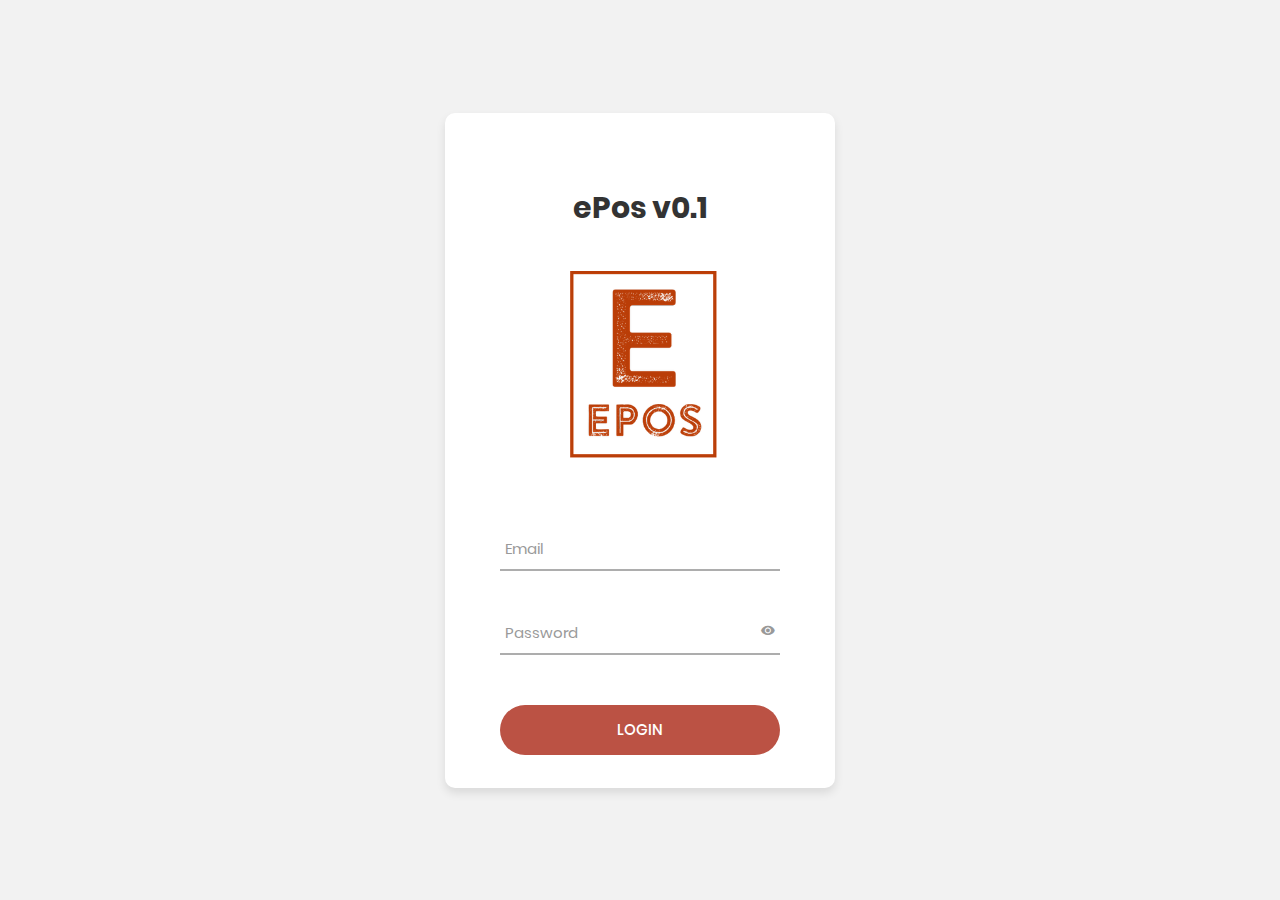
==== ePOS/login/index.html @ 80f15866 "login proposal" ====
<!DOCTYPE html>
<html lang="en">
<head>
	<title>Login V2</title>
	<meta charset="UTF-8">
	<meta name="viewport" content="width=device-width, initial-scale=1">
<!--===============================================================================================-->	
	<link rel="icon" type="image/png" href="images/icons/favicon.ico"/>
<!--===============================================================================================-->
	<link rel="stylesheet" type="text/css" href="vendor/bootstrap/css/bootstrap.min.css">
<!--===============================================================================================-->
	<link rel="stylesheet" type="text/css" href="fonts/font-awesome-4.7.0/css/font-awesome.min.css">
<!--===============================================================================================-->
	<link rel="stylesheet" type="text/css" href="fonts/iconic/css/material-design-iconic-font.min.css">
<!--===============================================================================================-->
	<link rel="stylesheet" type="text/css" href="vendor/animate/animate.css">
<!--===============================================================================================-->	
	<link rel="stylesheet" type="text/css" href="vendor/css-hamburgers/hamburgers.min.css">
<!--===============================================================================================-->
	<link rel="stylesheet" type="text/css" href="vendor/animsition/css/animsition.min.css">
<!--===============================================================================================-->
	<link rel="stylesheet" type="text/css" href="vendor/select2/select2.min.css">
<!--===============================================================================================-->	
	<link rel="stylesheet" type="text/css" href="vendor/daterangepicker/daterangepicker.css">
<!--===============================================================================================-->
	<link rel="stylesheet" type="text/css" href="css/util.css">
	<link rel="stylesheet" type="text/css" href="css/main.css">
<!--===============================================================================================-->
</head>
<body>
	
	<div class="limiter">
		<div class="container-login100">
			<div class="wrap-login100">
				<form class="login100-form validate-form">
					<span class="login100-form-title p-b-26">
						ePos v0.1
					</span>
					<span class="login100-form-title p-b-48">
						
							<img src="images/logo3web.png">
						
					</span>

					<div class="wrap-input100 validate-input" data-validate = "Valid email is: a@b.c">
						<input class="input100" type="text" name="email">
						<span class="focus-input100" data-placeholder="Email"></span>
					</div>

					<div class="wrap-input100 validate-input" data-validate="Enter password">
						<span class="btn-show-pass">
							<i class="zmdi zmdi-eye"></i>
						</span>
						<input class="input100" type="password" name="pass">
						<span class="focus-input100" data-placeholder="Password"></span>
					</div>

					<div class="container-login100-form-btn">
						<div class="wrap-login100-form-btn">
							<div class="login100-form-bgbtn"></div>
							<button class="login100-form-btn">
								Login
							</button>
						</div>
					</div>

				</form>
			</div>
		</div>
	</div>
	

	<div id="dropDownSelect1"></div>
	
<!--===============================================================================================-->
	<script src="vendor/jquery/jquery-3.2.1.min.js"></script>
<!--===============================================================================================-->
	<script src="vendor/animsition/js/animsition.min.js"></script>
<!--===============================================================================================-->
	<script src="vendor/bootstrap/js/popper.js"></script>
	<script src="vendor/bootstrap/js/bootstrap.min.js"></script>
<!--===============================================================================================-->
	<script src="vendor/select2/select2.min.js"></script>
<!--===============================================================================================-->
	<script src="vendor/daterangepicker/moment.min.js"></script>
	<script src="vendor/daterangepicker/daterangepicker.js"></script>
<!--===============================================================================================-->
	<script src="vendor/countdowntime/countdowntime.js"></script>
<!--===============================================================================================-->
	<script src="js/main.js"></script>

</body>
</html>
---- ePOS/login/fonts/iconic/css/material-design-iconic-font.min.css ----
@font-face{font-family:Material-Design-Iconic-Font;src:url(../fonts/Material-Design-Iconic-Font.woff2?v=2.2.0) format('woff2'),url(../fonts/Material-Design-Iconic-Font.woff?v=2.2.0) format('woff'),url(../fonts/Material-Design-Iconic-Font.ttf?v=2.2.0) format('truetype')}.zmdi{display:inline-block;font:normal normal normal 14px/1 'Material-Design-Iconic-Font';font-size:inherit;text-rendering:auto;-webkit-font-smoothing:antialiased;-moz-osx-font-smoothing:grayscale}.zmdi-hc-lg{font-size:1.33333333em;line-height:.75em;vertical-align:-15%}.zmdi-hc-2x{font-size:2em}.zmdi-hc-3x{font-size:3em}.zmdi-hc-4x{font-size:4em}.zmdi-hc-5x{font-size:5em}.zmdi-hc-fw{width:1.28571429em;text-align:center}.zmdi-hc-ul{padding-left:0;margin-left:2.14285714em;list-style-type:none}.zmdi-hc-ul>li{position:relative}.zmdi-hc-li{position:absolute;left:-2.14285714em;width:2.14285714em;top:.14285714em;text-align:center}.zmdi-hc-li.zmdi-hc-lg{left:-1.85714286em}.zmdi-hc-border{padding:.1em .25em;border:solid .1em #9e9e9e;border-radius:2px}.zmdi-hc-border-circle{padding:.1em .25em;border:solid .1em #9e9e9e;border-radius:50%}.zmdi.pull-left{float:left;margin-right:.15em}.zmdi.pull-right{float:right;margin-left:.15em}.zmdi-hc-spin{-webkit-animation:zmdi-spin 1.5s infinite linear;animation:zmdi-spin 1.5s infinite linear}.zmdi-hc-spin-reverse{-webkit-animation:zmdi-spin-reverse 1.5s infinite linear;animation:zmdi-spin-reverse 1.5s infinite linear}@-webkit-keyframes zmdi-spin{0%{-webkit-transform:rotate(0deg);transform:rotate(0deg)}100%{-webkit-transform:rotate(359deg);transform:rotate(359deg)}}@keyframes zmdi-spin{0%{-webkit-transform:rotate(0deg);transform:rotate(0deg)}100%{-webkit-transform:rotate(359deg);transform:rotate(359deg)}}@-webkit-keyframes zmdi-spin-reverse{0%{-webkit-transform:rotate(0deg);transform:rotate(0deg)}100%{-webkit-transform:rotate(-359deg);transform:rotate(-359deg)}}@keyframes zmdi-spin-reverse{0%{-webkit-transform:rotate(0deg);transform:rotate(0deg)}100%{-webkit-transform:rotate(-359deg);transform:rotate(-359deg)}}.zmdi-hc-rotate-90{-webkit-transform:rotate(90deg);-ms-transform:rotate(90deg);transform:rotate(90deg)}.zmdi-hc-rotate-180{-webkit-transform:rotate(180deg);-ms-transform:rotate(180deg);transform:rotate(180deg)}.zmdi-hc-rotate-270{-webkit-transform:rotate(270deg);-ms-transform:rotate(270deg);transform:rotate(270deg)}.zmdi-hc-flip-horizontal{-webkit-transform:scale(-1,1);-ms-transform:scale(-1,1);transform:scale(-1,1)}.zmdi-hc-flip-vertical{-webkit-transform:scale(1,-1);-ms-transform:scale(1,-1);transform:scale(1,-1)}.zmdi-hc-stack{position:relative;display:inline-block;width:2em;height:2em;line-height:2em;vertical-align:middle}.zmdi-hc-stack-1x,.zmdi-hc-stack-2x{position:absolute;left:0;width:100%;text-align:center}.zmdi-hc-stack-1x{line-height:inherit}.zmdi-hc-stack-2x{font-size:2em}.zmdi-hc-inverse{color:#fff}.zmdi-3d-rotation:before{content:'\f101'}.zmdi-airplane-off:before{content:'\f102'}.zmdi-airplane:before{content:'\f103'}.zmdi-album:before{content:'\f104'}.zmdi-archive:before{content:'\f105'}.zmdi-assignment-account:before{content:'\f106'}.zmdi-assignment-alert:before{content:'\f107'}.zmdi-assignment-check:before{content:'\f108'}.zmdi-assignment-o:before{content:'\f109'}.zmdi-assignment-return:before{content:'\f10a'}.zmdi-assignment-returned:before{content:'\f10b'}.zmdi-assignment:before{content:'\f10c'}.zmdi-attachment-alt:before{content:'\f10d'}.zmdi-attachment:before{content:'\f10e'}.zmdi-audio:before{content:'\f10f'}.zmdi-badge-check:before{content:'\f110'}.zmdi-balance-wallet:before{content:'\f111'}.zmdi-balance:before{content:'\f112'}.zmdi-battery-alert:before{content:'\f113'}.zmdi-battery-flash:before{content:'\f114'}.zmdi-battery-unknown:before{content:'\f115'}.zmdi-battery:before{content:'\f116'}.zmdi-bike:before{content:'\f117'}.zmdi-block-alt:before{content:'\f118'}.zmdi-block:before{content:'\f119'}.zmdi-boat:before{content:'\f11a'}.zmdi-book-image:before{content:'\f11b'}.zmdi-book:before{content:'\f11c'}.zmdi-bookmark-outline:before{content:'\f11d'}.zmdi-bookmark:before{content:'\f11e'}.zmdi-brush:before{content:'\f11f'}.zmdi-bug:before{content:'\f120'}.zmdi-bus:before{content:'\f121'}.zmdi-cake:before{content:'\f122'}.zmdi-car-taxi:before{content:'\f123'}.zmdi-car-wash:before{content:'\f124'}.zmdi-car:before{content:'\f125'}.zmdi-card-giftcard:before{content:'\f126'}.zmdi-card-membership:before{content:'\f127'}.zmdi-card-travel:before{content:'\f128'}.zmdi-card:before{content:'\f129'}.zmdi-case-check:before{content:'\f12a'}.zmdi-case-download:before{content:'\f12b'}.zmdi-case-play:before{content:'\f12c'}.zmdi-case:before{content:'\f12d'}.zmdi-cast-connected:before{content:'\f12e'}.zmdi-cast:before{content:'\f12f'}.zmdi-chart-donut:before{content:'\f130'}.zmdi-chart:before{content:'\f131'}.zmdi-city-alt:before{content:'\f132'}.zmdi-city:before{content:'\f133'}.zmdi-close-circle-o:before{content:'\f134'}.zmdi-close-circle:before{content:'\f135'}.zmdi-close:before{content:'\f136'}.zmdi-cocktail:before{content:'\f137'}.zmdi-code-setting:before{content:'\f138'}.zmdi-code-smartphone:before{content:'\f139'}.zmdi-code:before{content:'\f13a'}.zmdi-coffee:before{content:'\f13b'}.zmdi-collection-bookmark:before{content:'\f13c'}.zmdi-collection-case-play:before{content:'\f13d'}.zmdi-collection-folder-image:before{content:'\f13e'}.zmdi-collection-image-o:before{content:'\f13f'}.zmdi-collection-image:before{content:'\f140'}.zmdi-collection-item-1:before{content:'\f141'}.zmdi-collection-item-2:before{content:'\f142'}.zmdi-collection-item-3:before{content:'\f143'}.zmdi-collection-item-4:before{content:'\f144'}.zmdi-collection-item-5:before{content:'\f145'}.zmdi-collection-item-6:before{content:'\f146'}.zmdi-collection-item-7:before{content:'\f147'}.zmdi-collection-item-8:before{content:'\f148'}.zmdi-collection-item-9-plus:before{content:'\f149'}.zmdi-collection-item-9:before{content:'\f14a'}.zmdi-collection-item:before{content:'\f14b'}.zmdi-collection-music:before{content:'\f14c'}.zmdi-collection-pdf:before{content:'\f14d'}.zmdi-collection-plus:before{content:'\f14e'}.zmdi-collection-speaker:before{content:'\f14f'}.zmdi-collection-text:before{content:'\f150'}.zmdi-collection-video:before{content:'\f151'}.zmdi-compass:before{content:'\f152'}.zmdi-cutlery:before{content:'\f153'}.zmdi-delete:before{content:'\f154'}.zmdi-dialpad:before{content:'\f155'}.zmdi-dns:before{content:'\f156'}.zmdi-drink:before{content:'\f157'}.zmdi-edit:before{content:'\f158'}.zmdi-email-open:before{content:'\f159'}.zmdi-email:before{content:'\f15a'}.zmdi-eye-off:before{content:'\f15b'}.zmdi-eye:before{content:'\f15c'}.zmdi-eyedropper:before{content:'\f15d'}.zmdi-favorite-outline:before{content:'\f15e'}.zmdi-favorite:before{content:'\f15f'}.zmdi-filter-list:before{content:'\f160'}.zmdi-fire:before{content:'\f161'}.zmdi-flag:before{content:'\f162'}.zmdi-flare:before{content:'\f163'}.zmdi-flash-auto:before{content:'\f164'}.zmdi-flash-off:before{content:'\f165'}.zmdi-flash:before{content:'\f166'}.zmdi-flip:before{content:'\f167'}.zmdi-flower-alt:before{content:'\f168'}.zmdi-flower:before{content:'\f169'}.zmdi-font:before{content:'\f16a'}.zmdi-fullscreen-alt:before{content:'\f16b'}.zmdi-fullscreen-exit:before{content:'\f16c'}.zmdi-fullscreen:before{content:'\f16d'}.zmdi-functions:before{content:'\f16e'}.zmdi-gas-station:before{content:'\f16f'}.zmdi-gesture:before{content:'\f170'}.zmdi-globe-alt:before{content:'\f171'}.zmdi-globe-lock:before{content:'\f172'}.zmdi-globe:before{content:'\f173'}.zmdi-graduation-cap:before{content:'\f174'}.zmdi-home:before{content:'\f175'}.zmdi-hospital-alt:before{content:'\f176'}.zmdi-hospital:before{content:'\f177'}.zmdi-hotel:before{content:'\f178'}.zmdi-hourglass-alt:before{content:'\f179'}.zmdi-hourglass-outline:before{content:'\f17a'}.zmdi-hourglass:before{content:'\f17b'}.zmdi-http:before{content:'\f17c'}.zmdi-image-alt:before{content:'\f17d'}.zmdi-image-o:before{content:'\f17e'}.zmdi-image:before{content:'\f17f'}.zmdi-inbox:before{content:'\f180'}.zmdi-invert-colors-off:before{content:'\f181'}.zmdi-invert-colors:before{content:'\f182'}.zmdi-key:before{content:'\f183'}.zmdi-label-alt-outline:before{content:'\f184'}.zmdi-label-alt:before{content:'\f185'}.zmdi-label-heart:before{content:'\f186'}.zmdi-label:before{content:'\f187'}.zmdi-labels:before{content:'\f188'}.zmdi-lamp:before{content:'\f189'}.zmdi-landscape:before{content:'\f18a'}.zmdi-layers-off:before{content:'\f18b'}.zmdi-layers:before{content:'\f18c'}.zmdi-library:before{content:'\f18d'}.zmdi-link:before{content:'\f18e'}.zmdi-lock-open:before{content:'\f18f'}.zmdi-lock-outline:before{content:'\f190'}.zmdi-lock:before{content:'\f191'}.zmdi-mail-reply-all:before{content:'\f192'}.zmdi-mail-reply:before{content:'\f193'}.zmdi-mail-send:before{content:'\f194'}.zmdi-mall:before{content:'\f195'}.zmdi-map:before{content:'\f196'}.zmdi-menu:before{content:'\f197'}.zmdi-money-box:before{content:'\f198'}.zmdi-money-off:before{content:'\f199'}.zmdi-money:before{content:'\f19a'}.zmdi-more-vert:before{content:'\f19b'}.zmdi-more:before{content:'\f19c'}.zmdi-movie-alt:before{content:'\f19d'}.zmdi-movie:before{content:'\f19e'}.zmdi-nature-people:before{content:'\f19f'}.zmdi-nature:before{content:'\f1a0'}.zmdi-navigation:before{content:'\f1a1'}.zmdi-open-in-browser:before{content:'\f1a2'}.zmdi-open-in-new:before{content:'\f1a3'}.zmdi-palette:before{content:'\f1a4'}.zmdi-parking:before{content:'\f1a5'}.zmdi-pin-account:before{content:'\f1a6'}.zmdi-pin-assistant:before{content:'\f1a7'}.zmdi-pin-drop:before{content:'\f1a8'}.zmdi-pin-help:before{content:'\f1a9'}.zmdi-pin-off:before{content:'\f1aa'}.zmdi-pin:before{content:'\f1ab'}.zmdi-pizza:before{content:'\f1ac'}.zmdi-plaster:before{content:'\f1ad'}.zmdi-power-setting:before{content:'\f1ae'}.zmdi-power:before{content:'\f1af'}.zmdi-print:before{content:'\f1b0'}.zmdi-puzzle-piece:before{content:'\f1b1'}.zmdi-quote:before{content:'\f1b2'}.zmdi-railway:before{content:'\f1b3'}.zmdi-receipt:before{content:'\f1b4'}.zmdi-refresh-alt:before{content:'\f1b5'}.zmdi-refresh-sync-alert:before{content:'\f1b6'}.zmdi-refresh-sync-off:before{content:'\f1b7'}.zmdi-refresh-sync:before{content:'\f1b8'}.zmdi-refresh:before{content:'\f1b9'}.zmdi-roller:before{content:'\f1ba'}.zmdi-ruler:before{content:'\f1bb'}.zmdi-scissors:before{content:'\f1bc'}.zmdi-screen-rotation-lock:before{content:'\f1bd'}.zmdi-screen-rotation:before{content:'\f1be'}.zmdi-search-for:before{content:'\f1bf'}.zmdi-search-in-file:before{content:'\f1c0'}.zmdi-search-in-page:before{content:'\f1c1'}.zmdi-search-replace:before{content:'\f1c2'}.zmdi-search:before{content:'\f1c3'}.zmdi-seat:before{content:'\f1c4'}.zmdi-settings-square:before{content:'\f1c5'}.zmdi-settings:before{content:'\f1c6'}.zmdi-shield-check:before{content:'\f1c7'}.zmdi-shield-security:before{content:'\f1c8'}.zmdi-shopping-basket:before{content:'\f1c9'}.zmdi-shopping-cart-plus:before{content:'\f1ca'}.zmdi-shopping-cart:before{content:'\f1cb'}.zmdi-sign-in:before{content:'\f1cc'}.zmdi-sort-amount-asc:before{content:'\f1cd'}.zmdi-sort-amount-desc:before{content:'\f1ce'}.zmdi-sort-asc:before{content:'\f1cf'}.zmdi-sort-desc:before{content:'\f1d0'}.zmdi-spellcheck:before{content:'\f1d1'}.zmdi-storage:before{content:'\f1d2'}.zmdi-store-24:before{content:'\f1d3'}.zmdi-store:before{content:'\f1d4'}.zmdi-subway:before{content:'\f1d5'}.zmdi-sun:before{content:'\f1d6'}.zmdi-tab-unselected:before{content:'\f1d7'}.zmdi-tab:before{content:'\f1d8'}.zmdi-tag-close:before{content:'\f1d9'}.zmdi-tag-more:before{content:'\f1da'}.zmdi-tag:before{content:'\f1db'}.zmdi-thumb-down:before{content:'\f1dc'}.zmdi-thumb-up-down:before{content:'\f1dd'}.zmdi-thumb-up:before{content:'\f1de'}.zmdi-ticket-star:before{content:'\f1df'}.zmdi-toll:before{content:'\f1e0'}.zmdi-toys:before{content:'\f1e1'}.zmdi-traffic:before{content:'\f1e2'}.zmdi-translate:before{content:'\f1e3'}.zmdi-triangle-down:before{content:'\f1e4'}.zmdi-triangle-up:before{content:'\f1e5'}.zmdi-truck:before{content:'\f1e6'}.zmdi-turning-sign:before{content:'\f1e7'}.zmdi-wallpaper:before{content:'\f1e8'}.zmdi-washing-machine:before{content:'\f1e9'}.zmdi-window-maximize:before{content:'\f1ea'}.zmdi-window-minimize:before{content:'\f1eb'}.zmdi-window-restore:before{content:'\f1ec'}.zmdi-wrench:before{content:'\f1ed'}.zmdi-zoom-in:before{content:'\f1ee'}.zmdi-zoom-out:before{content:'\f1ef'}.zmdi-alert-circle-o:before{content:'\f1f0'}.zmdi-alert-circle:before{content:'\f1f1'}.zmdi-alert-octagon:before{content:'\f1f2'}.zmdi-alert-polygon:before{content:'\f1f3'}.zmdi-alert-triangle:before{content:'\f1f4'}.zmdi-help-outline:before{content:'\f1f5'}.zmdi-help:before{content:'\f1f6'}.zmdi-info-outline:before{content:'\f1f7'}.zmdi-info:before{content:'\f1f8'}.zmdi-notifications-active:before{content:'\f1f9'}.zmdi-notifications-add:before{content:'\f1fa'}.zmdi-notifications-none:before{content:'\f1fb'}.zmdi-notifications-off:before{content:'\f1fc'}.zmdi-notifications-paused:before{content:'\f1fd'}.zmdi-notifications:before{content:'\f1fe'}.zmdi-account-add:before{content:'\f1ff'}.zmdi-account-box-mail:before{content:'\f200'}.zmdi-account-box-o:before{content:'\f201'}.zmdi-account-box-phone:before{content:'\f202'}.zmdi-account-box:before{content:'\f203'}.zmdi-account-calendar:before{content:'\f204'}.zmdi-account-circle:before{content:'\f205'}.zmdi-account-o:before{content:'\f206'}.zmdi-account:before{content:'\f207'}.zmdi-accounts-add:before{content:'\f208'}.zmdi-accounts-alt:before{content:'\f209'}.zmdi-accounts-list-alt:before{content:'\f20a'}.zmdi-accounts-list:before{content:'\f20b'}.zmdi-accounts-outline:before{content:'\f20c'}.zmdi-accounts:before{content:'\f20d'}.zmdi-face:before{content:'\f20e'}.zmdi-female:before{content:'\f20f'}.zmdi-male-alt:before{content:'\f210'}.zmdi-male-female:before{content:'\f211'}.zmdi-male:before{content:'\f212'}.zmdi-mood-bad:before{content:'\f213'}.zmdi-mood:before{content:'\f214'}.zmdi-run:before{content:'\f215'}.zmdi-walk:before{content:'\f216'}.zmdi-cloud-box:before{content:'\f217'}.zmdi-cloud-circle:before{content:'\f218'}.zmdi-cloud-done:before{content:'\f219'}.zmdi-cloud-download:before{content:'\f21a'}.zmdi-cloud-off:before{content:'\f21b'}.zmdi-cloud-outline-alt:before{content:'\f21c'}.zmdi-cloud-outline:before{content:'\f21d'}.zmdi-cloud-upload:before{content:'\f21e'}.zmdi-cloud:before{content:'\f21f'}.zmdi-download:before{content:'\f220'}.zmdi-file-plus:before{content:'\f221'}.zmdi-file-text:before{content:'\f222'}.zmdi-file:before{content:'\f223'}.zmdi-folder-outline:before{content:'\f224'}.zmdi-folder-person:before{content:'\f225'}.zmdi-folder-star-alt:before{content:'\f226'}.zmdi-folder-star:before{content:'\f227'}.zmdi-folder:before{content:'\f228'}.zmdi-gif:before{content:'\f229'}.zmdi-upload:before{content:'\f22a'}.zmdi-border-all:before{content:'\f22b'}.zmdi-border-bottom:before{content:'\f22c'}.zmdi-border-clear:before{content:'\f22d'}.zmdi-border-color:before{content:'\f22e'}.zmdi-border-horizontal:before{content:'\f22f'}.zmdi-border-inner:before{content:'\f230'}.zmdi-border-left:before{content:'\f231'}.zmdi-border-outer:before{content:'\f232'}.zmdi-border-right:before{content:'\f233'}.zmdi-border-style:before{content:'\f234'}.zmdi-border-top:before{content:'\f235'}.zmdi-border-vertical:before{content:'\f236'}.zmdi-copy:before{content:'\f237'}.zmdi-crop:before{content:'\f238'}.zmdi-format-align-center:before{content:'\f239'}.zmdi-format-align-justify:before{content:'\f23a'}.zmdi-format-align-left:before{content:'\f23b'}.zmdi-format-align-right:before{content:'\f23c'}.zmdi-format-bold:before{content:'\f23d'}.zmdi-format-clear-all:before{content:'\f23e'}.zmdi-format-clear:before{content:'\f23f'}.zmdi-format-color-fill:before{content:'\f240'}.zmdi-format-color-reset:before{content:'\f241'}.zmdi-format-color-text:before{content:'\f242'}.zmdi-format-indent-decrease:before{content:'\f243'}.zmdi-format-indent-increase:before{content:'\f244'}.zmdi-format-italic:before{content:'\f245'}.zmdi-format-line-spacing:before{content:'\f246'}.zmdi-format-list-bulleted:before{content:'\f247'}.zmdi-format-list-numbered:before{content:'\f248'}.zmdi-format-ltr:before{content:'\f249'}.zmdi-format-rtl:before{content:'\f24a'}.zmdi-format-size:before{content:'\f24b'}.zmdi-format-strikethrough-s:before{content:'\f24c'}.zmdi-format-strikethrough:before{content:'\f24d'}.zmdi-format-subject:before{content:'\f24e'}.zmdi-format-underlined:before{content:'\f24f'}.zmdi-format-valign-bottom:before{content:'\f250'}.zmdi-format-valign-center:before{content:'\f251'}.zmdi-format-valign-top:before{content:'\f252'}.zmdi-redo:before{content:'\f253'}.zmdi-select-all:before{content:'\f254'}.zmdi-space-bar:before{content:'\f255'}.zmdi-text-format:before{content:'\f256'}.zmdi-transform:before{content:'\f257'}.zmdi-undo:before{content:'\f258'}.zmdi-wrap-text:before{content:'\f259'}.zmdi-comment-alert:before{content:'\f25a'}.zmdi-comment-alt-text:before{content:'\f25b'}.zmdi-comment-alt:before{content:'\f25c'}.zmdi-comment-edit:before{content:'\f25d'}.zmdi-comment-image:before{content:'\f25e'}.zmdi-comment-list:before{content:'\f25f'}.zmdi-comment-more:before{content:'\f260'}.zmdi-comment-outline:before{content:'\f261'}.zmdi-comment-text-alt:before{content:'\f262'}.zmdi-comment-text:before{content:'\f263'}.zmdi-comment-video:before{content:'\f264'}.zmdi-comment:before{content:'\f265'}.zmdi-comments:before{content:'\f266'}.zmdi-check-all:before{content:'\f267'}.zmdi-check-circle-u:before{content:'\f268'}.zmdi-check-circle:before{content:'\f269'}.zmdi-check-square:before{content:'\f26a'}.zmdi-check:before{content:'\f26b'}.zmdi-circle-o:before{content:'\f26c'}.zmdi-circle:before{content:'\f26d'}.zmdi-dot-circle-alt:before{content:'\f26e'}.zmdi-dot-circle:before{content:'\f26f'}.zmdi-minus-circle-outline:before{content:'\f270'}.zmdi-minus-circle:before{content:'\f271'}.zmdi-minus-square:before{content:'\f272'}.zmdi-minus:before{content:'\f273'}.zmdi-plus-circle-o-duplicate:before{content:'\f274'}.zmdi-plus-circle-o:before{content:'\f275'}.zmdi-plus-circle:before{content:'\f276'}.zmdi-plus-square:before{content:'\f277'}.zmdi-plus:before{content:'\f278'}.zmdi-square-o:before{content:'\f279'}.zmdi-star-circle:before{content:'\f27a'}.zmdi-star-half:before{content:'\f27b'}.zmdi-star-outline:before{content:'\f27c'}.zmdi-star:before{content:'\f27d'}.zmdi-bluetooth-connected:before{content:'\f27e'}.zmdi-bluetooth-off:before{content:'\f27f'}.zmdi-bluetooth-search:before{content:'\f280'}.zmdi-bluetooth-setting:before{content:'\f281'}.zmdi-bluetooth:before{content:'\f282'}.zmdi-camera-add:before{content:'\f283'}.zmdi-camera-alt:before{content:'\f284'}.zmdi-camera-bw:before{content:'\f285'}.zmdi-camera-front:before{content:'\f286'}.zmdi-camera-mic:before{content:'\f287'}.zmdi-camera-party-mode:before{content:'\f288'}.zmdi-camera-rear:before{content:'\f289'}.zmdi-camera-roll:before{content:'\f28a'}.zmdi-camera-switch:before{content:'\f28b'}.zmdi-camera:before{content:'\f28c'}.zmdi-card-alert:before{content:'\f28d'}.zmdi-card-off:before{content:'\f28e'}.zmdi-card-sd:before{content:'\f28f'}.zmdi-card-sim:before{content:'\f290'}.zmdi-desktop-mac:before{content:'\f291'}.zmdi-desktop-windows:before{content:'\f292'}.zmdi-device-hub:before{content:'\f293'}.zmdi-devices-off:before{content:'\f294'}.zmdi-devices:before{content:'\f295'}.zmdi-dock:before{content:'\f296'}.zmdi-floppy:before{content:'\f297'}.zmdi-gamepad:before{content:'\f298'}.zmdi-gps-dot:before{content:'\f299'}.zmdi-gps-off:before{content:'\f29a'}.zmdi-gps:before{content:'\f29b'}.zmdi-headset-mic:before{content:'\f29c'}.zmdi-headset:before{content:'\f29d'}.zmdi-input-antenna:before{content:'\f29e'}.zmdi-input-composite:before{content:'\f29f'}.zmdi-input-hdmi:before{content:'\f2a0'}.zmdi-input-power:before{content:'\f2a1'}.zmdi-input-svideo:before{content:'\f2a2'}.zmdi-keyboard-hide:before{content:'\f2a3'}.zmdi-keyboard:before{content:'\f2a4'}.zmdi-laptop-chromebook:before{content:'\f2a5'}.zmdi-laptop-mac:before{content:'\f2a6'}.zmdi-laptop:before{content:'\f2a7'}.zmdi-mic-off:before{content:'\f2a8'}.zmdi-mic-outline:before{content:'\f2a9'}.zmdi-mic-setting:before{content:'\f2aa'}.zmdi-mic:before{content:'\f2ab'}.zmdi-mouse:before{content:'\f2ac'}.zmdi-network-alert:before{content:'\f2ad'}.zmdi-network-locked:before{content:'\f2ae'}.zmdi-network-off:before{content:'\f2af'}.zmdi-network-outline:before{content:'\f2b0'}.zmdi-network-setting:before{content:'\f2b1'}.zmdi-network:before{content:'\f2b2'}.zmdi-phone-bluetooth:before{content:'\f2b3'}.zmdi-phone-end:before{content:'\f2b4'}.zmdi-phone-forwarded:before{content:'\f2b5'}.zmdi-phone-in-talk:before{content:'\f2b6'}.zmdi-phone-locked:before{content:'\f2b7'}.zmdi-phone-missed:before{content:'\f2b8'}.zmdi-phone-msg:before{content:'\f2b9'}.zmdi-phone-paused:before{content:'\f2ba'}.zmdi-phone-ring:before{content:'\f2bb'}.zmdi-phone-setting:before{content:'\f2bc'}.zmdi-phone-sip:before{content:'\f2bd'}.zmdi-phone:before{content:'\f2be'}.zmdi-portable-wifi-changes:before{content:'\f2bf'}.zmdi-portable-wifi-off:before{content:'\f2c0'}.zmdi-portable-wifi:before{content:'\f2c1'}.zmdi-radio:before{content:'\f2c2'}.zmdi-reader:before{content:'\f2c3'}.zmdi-remote-control-alt:before{content:'\f2c4'}.zmdi-remote-control:before{content:'\f2c5'}.zmdi-router:before{content:'\f2c6'}.zmdi-scanner:before{content:'\f2c7'}.zmdi-smartphone-android:before{content:'\f2c8'}.zmdi-smartphone-download:before{content:'\f2c9'}.zmdi-smartphone-erase:before{content:'\f2ca'}.zmdi-smartphone-info:before{content:'\f2cb'}.zmdi-smartphone-iphone:before{content:'\f2cc'}.zmdi-smartphone-landscape-lock:before{content:'\f2cd'}.zmdi-smartphone-landscape:before{content:'\f2ce'}.zmdi-smartphone-lock:before{content:'\f2cf'}.zmdi-smartphone-portrait-lock:before{content:'\f2d0'}.zmdi-smartphone-ring:before{content:'\f2d1'}.zmdi-smartphone-setting:before{content:'\f2d2'}.zmdi-smartphone-setup:before{content:'\f2d3'}.zmdi-smartphone:before{content:'\f2d4'}.zmdi-speaker:before{content:'\f2d5'}.zmdi-tablet-android:before{content:'\f2d6'}.zmdi-tablet-mac:before{content:'\f2d7'}.zmdi-tablet:before{content:'\f2d8'}.zmdi-tv-alt-play:before{content:'\f2d9'}.zmdi-tv-list:before{content:'\f2da'}.zmdi-tv-play:before{content:'\f2db'}.zmdi-tv:before{content:'\f2dc'}.zmdi-usb:before{content:'\f2dd'}.zmdi-videocam-off:before{content:'\f2de'}.zmdi-videocam-switch:before{content:'\f2df'}.zmdi-videocam:before{content:'\f2e0'}.zmdi-watch:before{content:'\f2e1'}.zmdi-wifi-alt-2:before{content:'\f2e2'}.zmdi-wifi-alt:before{content:'\f2e3'}.zmdi-wifi-info:before{content:'\f2e4'}.zmdi-wifi-lock:before{content:'\f2e5'}.zmdi-wifi-off:before{content:'\f2e6'}.zmdi-wifi-outline:before{content:'\f2e7'}.zmdi-wifi:before{content:'\f2e8'}.zmdi-arrow-left-bottom:before{content:'\f2e9'}.zmdi-arrow-left:before{content:'\f2ea'}.zmdi-arrow-merge:before{content:'\f2eb'}.zmdi-arrow-missed:before{content:'\f2ec'}.zmdi-arrow-right-top:before{content:'\f2ed'}.zmdi-arrow-right:before{content:'\f2ee'}.zmdi-arrow-split:before{content:'\f2ef'}.zmdi-arrows:before{content:'\f2f0'}.zmdi-caret-down-circle:before{content:'\f2f1'}.zmdi-caret-down:before{content:'\f2f2'}.zmdi-caret-left-circle:before{content:'\f2f3'}.zmdi-caret-left:before{content:'\f2f4'}.zmdi-caret-right-circle:before{content:'\f2f5'}.zmdi-caret-right:before{content:'\f2f6'}.zmdi-caret-up-circle:before{content:'\f2f7'}.zmdi-caret-up:before{content:'\f2f8'}.zmdi-chevron-down:before{content:'\f2f9'}.zmdi-chevron-left:before{content:'\f2fa'}.zmdi-chevron-right:before{content:'\f2fb'}.zmdi-chevron-up:before{content:'\f2fc'}.zmdi-forward:before{content:'\f2fd'}.zmdi-long-arrow-down:before{content:'\f2fe'}.zmdi-long-arrow-left:before{content:'\f2ff'}.zmdi-long-arrow-return:before{content:'\f300'}.zmdi-long-arrow-right:before{content:'\f301'}.zmdi-long-arrow-tab:before{content:'\f302'}.zmdi-long-arrow-up:before{content:'\f303'}.zmdi-rotate-ccw:before{content:'\f304'}.zmdi-rotate-cw:before{content:'\f305'}.zmdi-rotate-left:before{content:'\f306'}.zmdi-rotate-right:before{content:'\f307'}.zmdi-square-down:before{content:'\f308'}.zmdi-square-right:before{content:'\f309'}.zmdi-swap-alt:before{content:'\f30a'}.zmdi-swap-vertical-circle:before{content:'\f30b'}.zmdi-swap-vertical:before{content:'\f30c'}.zmdi-swap:before{content:'\f30d'}.zmdi-trending-down:before{content:'\f30e'}.zmdi-trending-flat:before{content:'\f30f'}.zmdi-trending-up:before{content:'\f310'}.zmdi-unfold-less:before{content:'\f311'}.zmdi-unfold-more:before{content:'\f312'}.zmdi-apps:before{content:'\f313'}.zmdi-grid-off:before{content:'\f314'}.zmdi-grid:before{content:'\f315'}.zmdi-view-agenda:before{content:'\f316'}.zmdi-view-array:before{content:'\f317'}.zmdi-view-carousel:before{content:'\f318'}.zmdi-view-column:before{content:'\f319'}.zmdi-view-comfy:before{content:'\f31a'}.zmdi-view-compact:before{content:'\f31b'}.zmdi-view-dashboard:before{content:'\f31c'}.zmdi-view-day:before{content:'\f31d'}.zmdi-view-headline:before{content:'\f31e'}.zmdi-view-list-alt:before{content:'\f31f'}.zmdi-view-list:before{content:'\f320'}.zmdi-view-module:before{content:'\f321'}.zmdi-view-quilt:before{content:'\f322'}.zmdi-view-stream:before{content:'\f323'}.zmdi-view-subtitles:before{content:'\f324'}.zmdi-view-toc:before{content:'\f325'}.zmdi-view-web:before{content:'\f326'}.zmdi-view-week:before{content:'\f327'}.zmdi-widgets:before{content:'\f328'}.zmdi-alarm-check:before{content:'\f329'}.zmdi-alarm-off:before{content:'\f32a'}.zmdi-alarm-plus:before{content:'\f32b'}.zmdi-alarm-snooze:before{content:'\f32c'}.zmdi-alarm:before{content:'\f32d'}.zmdi-calendar-alt:before{content:'\f32e'}.zmdi-calendar-check:before{content:'\f32f'}.zmdi-calendar-close:before{content:'\f330'}.zmdi-calendar-note:before{content:'\f331'}.zmdi-calendar:before{content:'\f332'}.zmdi-time-countdown:before{content:'\f333'}.zmdi-time-interval:before{content:'\f334'}.zmdi-time-restore-setting:before{content:'\f335'}.zmdi-time-restore:before{content:'\f336'}.zmdi-time:before{content:'\f337'}.zmdi-timer-off:before{content:'\f338'}.zmdi-timer:before{content:'\f339'}.zmdi-android-alt:before{content:'\f33a'}.zmdi-android:before{content:'\f33b'}.zmdi-apple:before{content:'\f33c'}.zmdi-behance:before{content:'\f33d'}.zmdi-codepen:before{content:'\f33e'}.zmdi-dribbble:before{content:'\f33f'}.zmdi-dropbox:before{content:'\f340'}.zmdi-evernote:before{content:'\f341'}.zmdi-facebook-box:before{content:'\f342'}.zmdi-facebook:before{content:'\f343'}.zmdi-github-box:before{content:'\f344'}.zmdi-github:before{content:'\f345'}.zmdi-google-drive:before{content:'\f346'}.zmdi-google-earth:before{content:'\f347'}.zmdi-google-glass:before{content:'\f348'}.zmdi-google-maps:before{content:'\f349'}.zmdi-google-pages:before{content:'\f34a'}.zmdi-google-play:before{content:'\f34b'}.zmdi-google-plus-box:before{content:'\f34c'}.zmdi-google-plus:before{content:'\f34d'}.zmdi-google:before{content:'\f34e'}.zmdi-instagram:before{content:'\f34f'}.zmdi-language-css3:before{content:'\f350'}.zmdi-language-html5:before{content:'\f351'}.zmdi-language-javascript:before{content:'\f352'}.zmdi-language-python-alt:before{content:'\f353'}.zmdi-language-python:before{content:'\f354'}.zmdi-lastfm:before{content:'\f355'}.zmdi-linkedin-box:before{content:'\f356'}.zmdi-paypal:before{content:'\f357'}.zmdi-pinterest-box:before{content:'\f358'}.zmdi-pocket:before{content:'\f359'}.zmdi-polymer:before{content:'\f35a'}.zmdi-share:before{content:'\f35b'}.zmdi-stackoverflow:before{content:'\f35c'}.zmdi-steam-square:before{content:'\f35d'}.zmdi-steam:before{content:'\f35e'}.zmdi-twitter-box:before{content:'\f35f'}.zmdi-twitter:before{content:'\f360'}.zmdi-vk:before{content:'\f361'}.zmdi-wikipedia:before{content:'\f362'}.zmdi-windows:before{content:'\f363'}.zmdi-aspect-ratio-alt:before{content:'\f364'}.zmdi-aspect-ratio:before{content:'\f365'}.zmdi-blur-circular:before{content:'\f366'}.zmdi-blur-linear:before{content:'\f367'}.zmdi-blur-off:before{content:'\f368'}.zmdi-blur:before{content:'\f369'}.zmdi-brightness-2:before{content:'\f36a'}.zmdi-brightness-3:before{content:'\f36b'}.zmdi-brightness-4:before{content:'\f36c'}.zmdi-brightness-5:before{content:'\f36d'}.zmdi-brightness-6:before{content:'\f36e'}.zmdi-brightness-7:before{content:'\f36f'}.zmdi-brightness-auto:before{content:'\f370'}.zmdi-brightness-setting:before{content:'\f371'}.zmdi-broken-image:before{content:'\f372'}.zmdi-center-focus-strong:before{content:'\f373'}.zmdi-center-focus-weak:before{content:'\f374'}.zmdi-compare:before{content:'\f375'}.zmdi-crop-16-9:before{content:'\f376'}.zmdi-crop-3-2:before{content:'\f377'}.zmdi-crop-5-4:before{content:'\f378'}.zmdi-crop-7-5:before{content:'\f379'}.zmdi-crop-din:before{content:'\f37a'}.zmdi-crop-free:before{content:'\f37b'}.zmdi-crop-landscape:before{content:'\f37c'}.zmdi-crop-portrait:before{content:'\f37d'}.zmdi-crop-square:before{content:'\f37e'}.zmdi-exposure-alt:before{content:'\f37f'}.zmdi-exposure:before{content:'\f380'}.zmdi-filter-b-and-w:before{content:'\f381'}.zmdi-filter-center-focus:before{content:'\f382'}.zmdi-filter-frames:before{content:'\f383'}.zmdi-filter-tilt-shift:before{content:'\f384'}.zmdi-gradient:before{content:'\f385'}.zmdi-grain:before{content:'\f386'}.zmdi-graphic-eq:before{content:'\f387'}.zmdi-hdr-off:before{content:'\f388'}.zmdi-hdr-strong:before{content:'\f389'}.zmdi-hdr-weak:before{content:'\f38a'}.zmdi-hdr:before{content:'\f38b'}.zmdi-iridescent:before{content:'\f38c'}.zmdi-leak-off:before{content:'\f38d'}.zmdi-leak:before{content:'\f38e'}.zmdi-looks:before{content:'\f38f'}.zmdi-loupe:before{content:'\f390'}.zmdi-panorama-horizontal:before{content:'\f391'}.zmdi-panorama-vertical:before{content:'\f392'}.zmdi-panorama-wide-angle:before{content:'\f393'}.zmdi-photo-size-select-large:before{content:'\f394'}.zmdi-photo-size-select-small:before{content:'\f395'}.zmdi-picture-in-picture:before{content:'\f396'}.zmdi-slideshow:before{content:'\f397'}.zmdi-texture:before{content:'\f398'}.zmdi-tonality:before{content:'\f399'}.zmdi-vignette:before{content:'\f39a'}.zmdi-wb-auto:before{content:'\f39b'}.zmdi-eject-alt:before{content:'\f39c'}.zmdi-eject:before{content:'\f39d'}.zmdi-equalizer:before{content:'\f39e'}.zmdi-fast-forward:before{content:'\f39f'}.zmdi-fast-rewind:before{content:'\f3a0'}.zmdi-forward-10:before{content:'\f3a1'}.zmdi-forward-30:before{content:'\f3a2'}.zmdi-forward-5:before{content:'\f3a3'}.zmdi-hearing:before{content:'\f3a4'}.zmdi-pause-circle-outline:before{content:'\f3a5'}.zmdi-pause-circle:before{content:'\f3a6'}.zmdi-pause:before{content:'\f3a7'}.zmdi-play-circle-outline:before{content:'\f3a8'}.zmdi-play-circle:before{content:'\f3a9'}.zmdi-play:before{content:'\f3aa'}.zmdi-playlist-audio:before{content:'\f3ab'}.zmdi-playlist-plus:before{content:'\f3ac'}.zmdi-repeat-one:before{content:'\f3ad'}.zmdi-repeat:before{content:'\f3ae'}.zmdi-replay-10:before{content:'\f3af'}.zmdi-replay-30:before{content:'\f3b0'}.zmdi-replay-5:before{content:'\f3b1'}.zmdi-replay:before{content:'\f3b2'}.zmdi-shuffle:before{content:'\f3b3'}.zmdi-skip-next:before{content:'\f3b4'}.zmdi-skip-previous:before{content:'\f3b5'}.zmdi-stop:before{content:'\f3b6'}.zmdi-surround-sound:before{content:'\f3b7'}.zmdi-tune:before{content:'\f3b8'}.zmdi-volume-down:before{content:'\f3b9'}.zmdi-volume-mute:before{content:'\f3ba'}.zmdi-volume-off:before{content:'\f3bb'}.zmdi-volume-up:before{content:'\f3bc'}.zmdi-n-1-square:before{content:'\f3bd'}.zmdi-n-2-square:before{content:'\f3be'}.zmdi-n-3-square:before{content:'\f3bf'}.zmdi-n-4-square:before{content:'\f3c0'}.zmdi-n-5-square:before{content:'\f3c1'}.zmdi-n-6-square:before{content:'\f3c2'}.zmdi-neg-1:before{content:'\f3c3'}.zmdi-neg-2:before{content:'\f3c4'}.zmdi-plus-1:before{content:'\f3c5'}.zmdi-plus-2:before{content:'\f3c6'}.zmdi-sec-10:before{content:'\f3c7'}.zmdi-sec-3:before{content:'\f3c8'}.zmdi-zero:before{content:'\f3c9'}.zmdi-airline-seat-flat-angled:before{content:'\f3ca'}.zmdi-airline-seat-flat:before{content:'\f3cb'}.zmdi-airline-seat-individual-suite:before{content:'\f3cc'}.zmdi-airline-seat-legroom-extra:before{content:'\f3cd'}.zmdi-airline-seat-legroom-normal:before{content:'\f3ce'}.zmdi-airline-seat-legroom-reduced:before{content:'\f3cf'}.zmdi-airline-seat-recline-extra:before{content:'\f3d0'}.zmdi-airline-seat-recline-normal:before{content:'\f3d1'}.zmdi-airplay:before{content:'\f3d2'}.zmdi-closed-caption:before{content:'\f3d3'}.zmdi-confirmation-number:before{content:'\f3d4'}.zmdi-developer-board:before{content:'\f3d5'}.zmdi-disc-full:before{content:'\f3d6'}.zmdi-explicit:before{content:'\f3d7'}.zmdi-flight-land:before{content:'\f3d8'}.zmdi-flight-takeoff:before{content:'\f3d9'}.zmdi-flip-to-back:before{content:'\f3da'}.zmdi-flip-to-front:before{content:'\f3db'}.zmdi-group-work:before{content:'\f3dc'}.zmdi-hd:before{content:'\f3dd'}.zmdi-hq:before{content:'\f3de'}.zmdi-markunread-mailbox:before{content:'\f3df'}.zmdi-memory:before{content:'\f3e0'}.zmdi-nfc:before{content:'\f3e1'}.zmdi-play-for-work:before{content:'\f3e2'}.zmdi-power-input:before{content:'\f3e3'}.zmdi-present-to-all:before{content:'\f3e4'}.zmdi-satellite:before{content:'\f3e5'}.zmdi-tap-and-play:before{content:'\f3e6'}.zmdi-vibration:before{content:'\f3e7'}.zmdi-voicemail:before{content:'\f3e8'}.zmdi-group:before{content:'\f3e9'}.zmdi-rss:before{content:'\f3ea'}.zmdi-shape:before{content:'\f3eb'}.zmdi-spinner:before{content:'\f3ec'}.zmdi-ungroup:before{content:'\f3ed'}.zmdi-500px:before{content:'\f3ee'}.zmdi-8tracks:before{content:'\f3ef'}.zmdi-amazon:before{content:'\f3f0'}.zmdi-blogger:before{content:'\f3f1'}.zmdi-delicious:before{content:'\f3f2'}.zmdi-disqus:before{content:'\f3f3'}.zmdi-flattr:before{content:'\f3f4'}.zmdi-flickr:before{content:'\f3f5'}.zmdi-github-alt:before{content:'\f3f6'}.zmdi-google-old:before{content:'\f3f7'}.zmdi-linkedin:before{content:'\f3f8'}.zmdi-odnoklassniki:before{content:'\f3f9'}.zmdi-outlook:before{content:'\f3fa'}.zmdi-paypal-alt:before{content:'\f3fb'}.zmdi-pinterest:before{content:'\f3fc'}.zmdi-playstation:before{content:'\f3fd'}.zmdi-reddit:before{content:'\f3fe'}.zmdi-skype:before{content:'\f3ff'}.zmdi-slideshare:before{content:'\f400'}.zmdi-soundcloud:before{content:'\f401'}.zmdi-tumblr:before{content:'\f402'}.zmdi-twitch:before{content:'\f403'}.zmdi-vimeo:before{content:'\f404'}.zmdi-whatsapp:before{content:'\f405'}.zmdi-xbox:before{content:'\f406'}.zmdi-yahoo:before{content:'\f407'}.zmdi-youtube-play:before{content:'\f408'}.zmdi-youtube:before{content:'\f409'}.zmdi-3d-rotation:before{content:'\f101'}.zmdi-airplane-off:before{content:'\f102'}.zmdi-airplane:before{content:'\f103'}.zmdi-album:before{content:'\f104'}.zmdi-archive:before{content:'\f105'}.zmdi-assignment-account:before{content:'\f106'}.zmdi-assignment-alert:before{content:'\f107'}.zmdi-assignment-check:before{content:'\f108'}.zmdi-assignment-o:before{content:'\f109'}.zmdi-assignment-return:before{content:'\f10a'}.zmdi-assignment-returned:before{content:'\f10b'}.zmdi-assignment:before{content:'\f10c'}.zmdi-attachment-alt:before{content:'\f10d'}.zmdi-attachment:before{content:'\f10e'}.zmdi-audio:before{content:'\f10f'}.zmdi-badge-check:before{content:'\f110'}.zmdi-balance-wallet:before{content:'\f111'}.zmdi-balance:before{content:'\f112'}.zmdi-battery-alert:before{content:'\f113'}.zmdi-battery-flash:before{content:'\f114'}.zmdi-battery-unknown:before{content:'\f115'}.zmdi-battery:before{content:'\f116'}.zmdi-bike:before{content:'\f117'}.zmdi-block-alt:before{content:'\f118'}.zmdi-block:before{content:'\f119'}.zmdi-boat:before{content:'\f11a'}.zmdi-book-image:before{content:'\f11b'}.zmdi-book:before{content:'\f11c'}.zmdi-bookmark-outline:before{content:'\f11d'}.zmdi-bookmark:before{content:'\f11e'}.zmdi-brush:before{content:'\f11f'}.zmdi-bug:before{content:'\f120'}.zmdi-bus:before{content:'\f121'}.zmdi-cake:before{content:'\f122'}.zmdi-car-taxi:before{content:'\f123'}.zmdi-car-wash:before{content:'\f124'}.zmdi-car:before{content:'\f125'}.zmdi-card-giftcard:before{content:'\f126'}.zmdi-card-membership:before{content:'\f127'}.zmdi-card-travel:before{content:'\f128'}.zmdi-card:before{content:'\f129'}.zmdi-case-check:before{content:'\f12a'}.zmdi-case-download:before{content:'\f12b'}.zmdi-case-play:before{content:'\f12c'}.zmdi-case:before{content:'\f12d'}.zmdi-cast-connected:before{content:'\f12e'}.zmdi-cast:before{content:'\f12f'}.zmdi-chart-donut:before{content:'\f130'}.zmdi-chart:before{content:'\f131'}.zmdi-city-alt:before{content:'\f132'}.zmdi-city:before{content:'\f133'}.zmdi-close-circle-o:before{content:'\f134'}.zmdi-close-circle:before{content:'\f135'}.zmdi-close:before{content:'\f136'}.zmdi-cocktail:before{content:'\f137'}.zmdi-code-setting:before{content:'\f138'}.zmdi-code-smartphone:before{content:'\f139'}.zmdi-code:before{content:'\f13a'}.zmdi-coffee:before{content:'\f13b'}.zmdi-collection-bookmark:before{content:'\f13c'}.zmdi-collection-case-play:before{content:'\f13d'}.zmdi-collection-folder-image:before{content:'\f13e'}.zmdi-collection-image-o:before{content:'\f13f'}.zmdi-collection-image:before{content:'\f140'}.zmdi-collection-item-1:before{content:'\f141'}.zmdi-collection-item-2:before{content:'\f142'}.zmdi-collection-item-3:before{content:'\f143'}.zmdi-collection-item-4:before{content:'\f144'}.zmdi-collection-item-5:before{content:'\f145'}.zmdi-collection-item-6:before{content:'\f146'}.zmdi-collection-item-7:before{content:'\f147'}.zmdi-collection-item-8:before{content:'\f148'}.zmdi-collection-item-9-plus:before{content:'\f149'}.zmdi-collection-item-9:before{content:'\f14a'}.zmdi-collection-item:before{content:'\f14b'}.zmdi-collection-music:before{content:'\f14c'}.zmdi-collection-pdf:before{content:'\f14d'}.zmdi-collection-plus:before{content:'\f14e'}.zmdi-collection-speaker:before{content:'\f14f'}.zmdi-collection-text:before{content:'\f150'}.zmdi-collection-video:before{content:'\f151'}.zmdi-compass:before{content:'\f152'}.zmdi-cutlery:before{content:'\f153'}.zmdi-delete:before{content:'\f154'}.zmdi-dialpad:before{content:'\f155'}.zmdi-dns:before{content:'\f156'}.zmdi-drink:before{content:'\f157'}.zmdi-edit:before{content:'\f158'}.zmdi-email-open:before{content:'\f159'}.zmdi-email:before{content:'\f15a'}.zmdi-eye-off:before{content:'\f15b'}.zmdi-eye:before{content:'\f15c'}.zmdi-eyedropper:before{content:'\f15d'}.zmdi-favorite-outline:before{content:'\f15e'}.zmdi-favorite:before{content:'\f15f'}.zmdi-filter-list:before{content:'\f160'}.zmdi-fire:before{content:'\f161'}.zmdi-flag:before{content:'\f162'}.zmdi-flare:before{content:'\f163'}.zmdi-flash-auto:before{content:'\f164'}.zmdi-flash-off:before{content:'\f165'}.zmdi-flash:before{content:'\f166'}.zmdi-flip:before{content:'\f167'}.zmdi-flower-alt:before{content:'\f168'}.zmdi-flower:before{content:'\f169'}.zmdi-font:before{content:'\f16a'}.zmdi-fullscreen-alt:before{content:'\f16b'}.zmdi-fullscreen-exit:before{content:'\f16c'}.zmdi-fullscreen:before{content:'\f16d'}.zmdi-functions:before{content:'\f16e'}.zmdi-gas-station:before{content:'\f16f'}.zmdi-gesture:before{content:'\f170'}.zmdi-globe-alt:before{content:'\f171'}.zmdi-globe-lock:before{content:'\f172'}.zmdi-globe:before{content:'\f173'}.zmdi-graduation-cap:before{content:'\f174'}.zmdi-home:before{content:'\f175'}.zmdi-hospital-alt:before{content:'\f176'}.zmdi-hospital:before{content:'\f177'}.zmdi-hotel:before{content:'\f178'}.zmdi-hourglass-alt:before{content:'\f179'}.zmdi-hourglass-outline:before{content:'\f17a'}.zmdi-hourglass:before{content:'\f17b'}.zmdi-http:before{content:'\f17c'}.zmdi-image-alt:before{content:'\f17d'}.zmdi-image-o:before{content:'\f17e'}.zmdi-image:before{content:'\f17f'}.zmdi-inbox:before{content:'\f180'}.zmdi-invert-colors-off:before{content:'\f181'}.zmdi-invert-colors:before{content:'\f182'}.zmdi-key:before{content:'\f183'}.zmdi-label-alt-outline:before{content:'\f184'}.zmdi-label-alt:before{content:'\f185'}.zmdi-label-heart:before{content:'\f186'}.zmdi-label:before{content:'\f187'}.zmdi-labels:before{content:'\f188'}.zmdi-lamp:before{content:'\f189'}.zmdi-landscape:before{content:'\f18a'}.zmdi-layers-off:before{content:'\f18b'}.zmdi-layers:before{content:'\f18c'}.zmdi-library:before{content:'\f18d'}.zmdi-link:before{content:'\f18e'}.zmdi-lock-open:before{content:'\f18f'}.zmdi-lock-outline:before{content:'\f190'}.zmdi-lock:before{content:'\f191'}.zmdi-mail-reply-all:before{content:'\f192'}.zmdi-mail-reply:before{content:'\f193'}.zmdi-mail-send:before{content:'\f194'}.zmdi-mall:before{content:'\f195'}.zmdi-map:before{content:'\f196'}.zmdi-menu:before{content:'\f197'}.zmdi-money-box:before{content:'\f198'}.zmdi-money-off:before{content:'\f199'}.zmdi-money:before{content:'\f19a'}.zmdi-more-vert:before{content:'\f19b'}.zmdi-more:before{content:'\f19c'}.zmdi-movie-alt:before{content:'\f19d'}.zmdi-movie:before{content:'\f19e'}.zmdi-nature-people:before{content:'\f19f'}.zmdi-nature:before{content:'\f1a0'}.zmdi-navigation:before{content:'\f1a1'}.zmdi-open-in-browser:before{content:'\f1a2'}.zmdi-open-in-new:before{content:'\f1a3'}.zmdi-palette:before{content:'\f1a4'}.zmdi-parking:before{content:'\f1a5'}.zmdi-pin-account:before{content:'\f1a6'}.zmdi-pin-assistant:before{content:'\f1a7'}.zmdi-pin-drop:before{content:'\f1a8'}.zmdi-pin-help:before{content:'\f1a9'}.zmdi-pin-off:before{content:'\f1aa'}.zmdi-pin:before{content:'\f1ab'}.zmdi-pizza:before{content:'\f1ac'}.zmdi-plaster:before{content:'\f1ad'}.zmdi-power-setting:before{content:'\f1ae'}.zmdi-power:before{content:'\f1af'}.zmdi-print:before{content:'\f1b0'}.zmdi-puzzle-piece:before{content:'\f1b1'}.zmdi-quote:before{content:'\f1b2'}.zmdi-railway:before{content:'\f1b3'}.zmdi-receipt:before{content:'\f1b4'}.zmdi-refresh-alt:before{content:'\f1b5'}.zmdi-refresh-sync-alert:before{content:'\f1b6'}.zmdi-refresh-sync-off:before{content:'\f1b7'}.zmdi-refresh-sync:before{content:'\f1b8'}.zmdi-refresh:before{content:'\f1b9'}.zmdi-roller:before{content:'\f1ba'}.zmdi-ruler:before{content:'\f1bb'}.zmdi-scissors:before{content:'\f1bc'}.zmdi-screen-rotation-lock:before{content:'\f1bd'}.zmdi-screen-rotation:before{content:'\f1be'}.zmdi-search-for:before{content:'\f1bf'}.zmdi-search-in-file:before{content:'\f1c0'}.zmdi-search-in-page:before{content:'\f1c1'}.zmdi-search-replace:before{content:'\f1c2'}.zmdi-search:before{content:'\f1c3'}.zmdi-seat:before{content:'\f1c4'}.zmdi-settings-square:before{content:'\f1c5'}.zmdi-settings:before{content:'\f1c6'}.zmdi-shield-check:before{content:'\f1c7'}.zmdi-shield-security:before{content:'\f1c8'}.zmdi-shopping-basket:before{content:'\f1c9'}.zmdi-shopping-cart-plus:before{content:'\f1ca'}.zmdi-shopping-cart:before{content:'\f1cb'}.zmdi-sign-in:before{content:'\f1cc'}.zmdi-sort-amount-asc:before{content:'\f1cd'}.zmdi-sort-amount-desc:before{content:'\f1ce'}.zmdi-sort-asc:before{content:'\f1cf'}.zmdi-sort-desc:before{content:'\f1d0'}.zmdi-spellcheck:before{content:'\f1d1'}.zmdi-storage:before{content:'\f1d2'}.zmdi-store-24:before{content:'\f1d3'}.zmdi-store:before{content:'\f1d4'}.zmdi-subway:before{content:'\f1d5'}.zmdi-sun:before{content:'\f1d6'}.zmdi-tab-unselected:before{content:'\f1d7'}.zmdi-tab:before{content:'\f1d8'}.zmdi-tag-close:before{content:'\f1d9'}.zmdi-tag-more:before{content:'\f1da'}.zmdi-tag:before{content:'\f1db'}.zmdi-thumb-down:before{content:'\f1dc'}.zmdi-thumb-up-down:before{content:'\f1dd'}.zmdi-thumb-up:before{content:'\f1de'}.zmdi-ticket-star:before{content:'\f1df'}.zmdi-toll:before{content:'\f1e0'}.zmdi-toys:before{content:'\f1e1'}.zmdi-traffic:before{content:'\f1e2'}.zmdi-translate:before{content:'\f1e3'}.zmdi-triangle-down:before{content:'\f1e4'}.zmdi-triangle-up:before{content:'\f1e5'}.zmdi-truck:before{content:'\f1e6'}.zmdi-turning-sign:before{content:'\f1e7'}.zmdi-wallpaper:before{content:'\f1e8'}.zmdi-washing-machine:before{content:'\f1e9'}.zmdi-window-maximize:before{content:'\f1ea'}.zmdi-window-minimize:before{content:'\f1eb'}.zmdi-window-restore:before{content:'\f1ec'}.zmdi-wrench:before{content:'\f1ed'}.zmdi-zoom-in:before{content:'\f1ee'}.zmdi-zoom-out:before{content:'\f1ef'}.zmdi-alert-circle-o:before{content:'\f1f0'}.zmdi-alert-circle:before{content:'\f1f1'}.zmdi-alert-octagon:before{content:'\f1f2'}.zmdi-alert-polygon:before{content:'\f1f3'}.zmdi-alert-triangle:before{content:'\f1f4'}.zmdi-help-outline:before{content:'\f1f5'}.zmdi-help:before{content:'\f1f6'}.zmdi-info-outline:before{content:'\f1f7'}.zmdi-info:before{content:'\f1f8'}.zmdi-notifications-active:before{content:'\f1f9'}.zmdi-notifications-add:before{content:'\f1fa'}.zmdi-notifications-none:before{content:'\f1fb'}.zmdi-notifications-off:before{content:'\f1fc'}.zmdi-notifications-paused:before{content:'\f1fd'}.zmdi-notifications:before{content:'\f1fe'}.zmdi-account-add:before{content:'\f1ff'}.zmdi-account-box-mail:before{content:'\f200'}.zmdi-account-box-o:before{content:'\f201'}.zmdi-account-box-phone:before{content:'\f202'}.zmdi-account-box:before{content:'\f203'}.zmdi-account-calendar:before{content:'\f204'}.zmdi-account-circle:before{content:'\f205'}.zmdi-account-o:before{content:'\f206'}.zmdi-account:before{content:'\f207'}.zmdi-accounts-add:before{content:'\f208'}.zmdi-accounts-alt:before{content:'\f209'}.zmdi-accounts-list-alt:before{content:'\f20a'}.zmdi-accounts-list:before{content:'\f20b'}.zmdi-accounts-outline:before{content:'\f20c'}.zmdi-accounts:before{content:'\f20d'}.zmdi-face:before{content:'\f20e'}.zmdi-female:before{content:'\f20f'}.zmdi-male-alt:before{content:'\f210'}.zmdi-male-female:before{content:'\f211'}.zmdi-male:before{content:'\f212'}.zmdi-mood-bad:before{content:'\f213'}.zmdi-mood:before{content:'\f214'}.zmdi-run:before{content:'\f215'}.zmdi-walk:before{content:'\f216'}.zmdi-cloud-box:before{content:'\f217'}.zmdi-cloud-circle:before{content:'\f218'}.zmdi-cloud-done:before{content:'\f219'}.zmdi-cloud-download:before{content:'\f21a'}.zmdi-cloud-off:before{content:'\f21b'}.zmdi-cloud-outline-alt:before{content:'\f21c'}.zmdi-cloud-outline:before{content:'\f21d'}.zmdi-cloud-upload:before{content:'\f21e'}.zmdi-cloud:before{content:'\f21f'}.zmdi-download:before{content:'\f220'}.zmdi-file-plus:before{content:'\f221'}.zmdi-file-text:before{content:'\f222'}.zmdi-file:before{content:'\f223'}.zmdi-folder-outline:before{content:'\f224'}.zmdi-folder-person:before{content:'\f225'}.zmdi-folder-star-alt:before{content:'\f226'}.zmdi-folder-star:before{content:'\f227'}.zmdi-folder:before{content:'\f228'}.zmdi-gif:before{content:'\f229'}.zmdi-upload:before{content:'\f22a'}.zmdi-border-all:before{content:'\f22b'}.zmdi-border-bottom:before{content:'\f22c'}.zmdi-border-clear:before{content:'\f22d'}.zmdi-border-color:before{content:'\f22e'}.zmdi-border-horizontal:before{content:'\f22f'}.zmdi-border-inner:before{content:'\f230'}.zmdi-border-left:before{content:'\f231'}.zmdi-border-outer:before{content:'\f232'}.zmdi-border-right:before{content:'\f233'}.zmdi-border-style:before{content:'\f234'}.zmdi-border-top:before{content:'\f235'}.zmdi-border-vertical:before{content:'\f236'}.zmdi-copy:before{content:'\f237'}.zmdi-crop:before{content:'\f238'}.zmdi-format-align-center:before{content:'\f239'}.zmdi-format-align-justify:before{content:'\f23a'}.zmdi-format-align-left:before{content:'\f23b'}.zmdi-format-align-right:before{content:'\f23c'}.zmdi-format-bold:before{content:'\f23d'}.zmdi-format-clear-all:before{content:'\f23e'}.zmdi-format-clear:before{content:'\f23f'}.zmdi-format-color-fill:before{content:'\f240'}.zmdi-format-color-reset:before{content:'\f241'}.zmdi-format-color-text:before{content:'\f242'}.zmdi-format-indent-decrease:before{content:'\f243'}.zmdi-format-indent-increase:before{content:'\f244'}.zmdi-format-italic:before{content:'\f245'}.zmdi-format-line-spacing:before{content:'\f246'}.zmdi-format-list-bulleted:before{content:'\f247'}.zmdi-format-list-numbered:before{content:'\f248'}.zmdi-format-ltr:before{content:'\f249'}.zmdi-format-rtl:before{content:'\f24a'}.zmdi-format-size:before{content:'\f24b'}.zmdi-format-strikethrough-s:before{content:'\f24c'}.zmdi-format-strikethrough:before{content:'\f24d'}.zmdi-format-subject:before{content:'\f24e'}.zmdi-format-underlined:before{content:'\f24f'}.zmdi-format-valign-bottom:before{content:'\f250'}.zmdi-format-valign-center:before{content:'\f251'}.zmdi-format-valign-top:before{content:'\f252'}.zmdi-redo:before{content:'\f253'}.zmdi-select-all:before{content:'\f254'}.zmdi-space-bar:before{content:'\f255'}.zmdi-text-format:before{content:'\f256'}.zmdi-transform:before{content:'\f257'}.zmdi-undo:before{content:'\f258'}.zmdi-wrap-text:before{content:'\f259'}.zmdi-comment-alert:before{content:'\f25a'}.zmdi-comment-alt-text:before{content:'\f25b'}.zmdi-comment-alt:before{content:'\f25c'}.zmdi-comment-edit:before{content:'\f25d'}.zmdi-comment-image:before{content:'\f25e'}.zmdi-comment-list:before{content:'\f25f'}.zmdi-comment-more:before{content:'\f260'}.zmdi-comment-outline:before{content:'\f261'}.zmdi-comment-text-alt:before{content:'\f262'}.zmdi-comment-text:before{content:'\f263'}.zmdi-comment-video:before{content:'\f264'}.zmdi-comment:before{content:'\f265'}.zmdi-comments:before{content:'\f266'}.zmdi-check-all:before{content:'\f267'}.zmdi-check-circle-u:before{content:'\f268'}.zmdi-check-circle:before{content:'\f269'}.zmdi-check-square:before{content:'\f26a'}.zmdi-check:before{content:'\f26b'}.zmdi-circle-o:before{content:'\f26c'}.zmdi-circle:before{content:'\f26d'}.zmdi-dot-circle-alt:before{content:'\f26e'}.zmdi-dot-circle:before{content:'\f26f'}.zmdi-minus-circle-outline:before{content:'\f270'}.zmdi-minus-circle:before{content:'\f271'}.zmdi-minus-square:before{content:'\f272'}.zmdi-minus:before{content:'\f273'}.zmdi-plus-circle-o-duplicate:before{content:'\f274'}.zmdi-plus-circle-o:before{content:'\f275'}.zmdi-plus-circle:before{content:'\f276'}.zmdi-plus-square:before{content:'\f277'}.zmdi-plus:before{content:'\f278'}.zmdi-square-o:before{content:'\f279'}.zmdi-star-circle:before{content:'\f27a'}.zmdi-star-half:before{content:'\f27b'}.zmdi-star-outline:before{content:'\f27c'}.zmdi-star:before{content:'\f27d'}.zmdi-bluetooth-connected:before{content:'\f27e'}.zmdi-bluetooth-off:before{content:'\f27f'}.zmdi-bluetooth-search:before{content:'\f280'}.zmdi-bluetooth-setting:before{content:'\f281'}.zmdi-bluetooth:before{content:'\f282'}.zmdi-camera-add:before{content:'\f283'}.zmdi-camera-alt:before{content:'\f284'}.zmdi-camera-bw:before{content:'\f285'}.zmdi-camera-front:before{content:'\f286'}.zmdi-camera-mic:before{content:'\f287'}.zmdi-camera-party-mode:before{content:'\f288'}.zmdi-camera-rear:before{content:'\f289'}.zmdi-camera-roll:before{content:'\f28a'}.zmdi-camera-switch:before{content:'\f28b'}.zmdi-camera:before{content:'\f28c'}.zmdi-card-alert:before{content:'\f28d'}.zmdi-card-off:before{content:'\f28e'}.zmdi-card-sd:before{content:'\f28f'}.zmdi-card-sim:before{content:'\f290'}.zmdi-desktop-mac:before{content:'\f291'}.zmdi-desktop-windows:before{content:'\f292'}.zmdi-device-hub:before{content:'\f293'}.zmdi-devices-off:before{content:'\f294'}.zmdi-devices:before{content:'\f295'}.zmdi-dock:before{content:'\f296'}.zmdi-floppy:before{content:'\f297'}.zmdi-gamepad:before{content:'\f298'}.zmdi-gps-dot:before{content:'\f299'}.zmdi-gps-off:before{content:'\f29a'}.zmdi-gps:before{content:'\f29b'}.zmdi-headset-mic:before{content:'\f29c'}.zmdi-headset:before{content:'\f29d'}.zmdi-input-antenna:before{content:'\f29e'}.zmdi-input-composite:before{content:'\f29f'}.zmdi-input-hdmi:before{content:'\f2a0'}.zmdi-input-power:before{content:'\f2a1'}.zmdi-input-svideo:before{content:'\f2a2'}.zmdi-keyboard-hide:before{content:'\f2a3'}.zmdi-keyboard:before{content:'\f2a4'}.zmdi-laptop-chromebook:before{content:'\f2a5'}.zmdi-laptop-mac:before{content:'\f2a6'}.zmdi-laptop:before{content:'\f2a7'}.zmdi-mic-off:before{content:'\f2a8'}.zmdi-mic-outline:before{content:'\f2a9'}.zmdi-mic-setting:before{content:'\f2aa'}.zmdi-mic:before{content:'\f2ab'}.zmdi-mouse:before{content:'\f2ac'}.zmdi-network-alert:before{content:'\f2ad'}.zmdi-network-locked:before{content:'\f2ae'}.zmdi-network-off:before{content:'\f2af'}.zmdi-network-outline:before{content:'\f2b0'}.zmdi-network-setting:before{content:'\f2b1'}.zmdi-network:before{content:'\f2b2'}.zmdi-phone-bluetooth:before{content:'\f2b3'}.zmdi-phone-end:before{content:'\f2b4'}.zmdi-phone-forwarded:before{content:'\f2b5'}.zmdi-phone-in-talk:before{content:'\f2b6'}.zmdi-phone-locked:before{content:'\f2b7'}.zmdi-phone-missed:before{content:'\f2b8'}.zmdi-phone-msg:before{content:'\f2b9'}.zmdi-phone-paused:before{content:'\f2ba'}.zmdi-phone-ring:before{content:'\f2bb'}.zmdi-phone-setting:before{content:'\f2bc'}.zmdi-phone-sip:before{content:'\f2bd'}.zmdi-phone:before{content:'\f2be'}.zmdi-portable-wifi-changes:before{content:'\f2bf'}.zmdi-portable-wifi-off:before{content:'\f2c0'}.zmdi-portable-wifi:before{content:'\f2c1'}.zmdi-radio:before{content:'\f2c2'}.zmdi-reader:before{content:'\f2c3'}.zmdi-remote-control-alt:before{content:'\f2c4'}.zmdi-remote-control:before{content:'\f2c5'}.zmdi-router:before{content:'\f2c6'}.zmdi-scanner:before{content:'\f2c7'}.zmdi-smartphone-android:before{content:'\f2c8'}.zmdi-smartphone-download:before{content:'\f2c9'}.zmdi-smartphone-erase:before{content:'\f2ca'}.zmdi-smartphone-info:before{content:'\f2cb'}.zmdi-smartphone-iphone:before{content:'\f2cc'}.zmdi-smartphone-landscape-lock:before{content:'\f2cd'}.zmdi-smartphone-landscape:before{content:'\f2ce'}.zmdi-smartphone-lock:before{content:'\f2cf'}.zmdi-smartphone-portrait-lock:before{content:'\f2d0'}.zmdi-smartphone-ring:before{content:'\f2d1'}.zmdi-smartphone-setting:before{content:'\f2d2'}.zmdi-smartphone-setup:before{content:'\f2d3'}.zmdi-smartphone:before{content:'\f2d4'}.zmdi-speaker:before{content:'\f2d5'}.zmdi-tablet-android:before{content:'\f2d6'}.zmdi-tablet-mac:before{content:'\f2d7'}.zmdi-tablet:before{content:'\f2d8'}.zmdi-tv-alt-play:before{content:'\f2d9'}.zmdi-tv-list:before{content:'\f2da'}.zmdi-tv-play:before{content:'\f2db'}.zmdi-tv:before{content:'\f2dc'}.zmdi-usb:before{content:'\f2dd'}.zmdi-videocam-off:before{content:'\f2de'}.zmdi-videocam-switch:before{content:'\f2df'}.zmdi-videocam:before{content:'\f2e0'}.zmdi-watch:before{content:'\f2e1'}.zmdi-wifi-alt-2:before{content:'\f2e2'}.zmdi-wifi-alt:before{content:'\f2e3'}.zmdi-wifi-info:before{content:'\f2e4'}.zmdi-wifi-lock:before{content:'\f2e5'}.zmdi-wifi-off:before{content:'\f2e6'}.zmdi-wifi-outline:before{content:'\f2e7'}.zmdi-wifi:before{content:'\f2e8'}.zmdi-arrow-left-bottom:before{content:'\f2e9'}.zmdi-arrow-left:before{content:'\f2ea'}.zmdi-arrow-merge:before{content:'\f2eb'}.zmdi-arrow-missed:before{content:'\f2ec'}.zmdi-arrow-right-top:before{content:'\f2ed'}.zmdi-arrow-right:before{content:'\f2ee'}.zmdi-arrow-split:before{content:'\f2ef'}.zmdi-arrows:before{content:'\f2f0'}.zmdi-caret-down-circle:before{content:'\f2f1'}.zmdi-caret-down:before{content:'\f2f2'}.zmdi-caret-left-circle:before{content:'\f2f3'}.zmdi-caret-left:before{content:'\f2f4'}.zmdi-caret-right-circle:before{content:'\f2f5'}.zmdi-caret-right:before{content:'\f2f6'}.zmdi-caret-up-circle:before{content:'\f2f7'}.zmdi-caret-up:before{content:'\f2f8'}.zmdi-chevron-down:before{content:'\f2f9'}.zmdi-chevron-left:before{content:'\f2fa'}.zmdi-chevron-right:before{content:'\f2fb'}.zmdi-chevron-up:before{content:'\f2fc'}.zmdi-forward:before{content:'\f2fd'}.zmdi-long-arrow-down:before{content:'\f2fe'}.zmdi-long-arrow-left:before{content:'\f2ff'}.zmdi-long-arrow-return:before{content:'\f300'}.zmdi-long-arrow-right:before{content:'\f301'}.zmdi-long-arrow-tab:before{content:'\f302'}.zmdi-long-arrow-up:before{content:'\f303'}.zmdi-rotate-ccw:before{content:'\f304'}.zmdi-rotate-cw:before{content:'\f305'}.zmdi-rotate-left:before{content:'\f306'}.zmdi-rotate-right:before{content:'\f307'}.zmdi-square-down:before{content:'\f308'}.zmdi-square-right:before{content:'\f309'}.zmdi-swap-alt:before{content:'\f30a'}.zmdi-swap-vertical-circle:before{content:'\f30b'}.zmdi-swap-vertical:before{content:'\f30c'}.zmdi-swap:before{content:'\f30d'}.zmdi-trending-down:before{content:'\f30e'}.zmdi-trending-flat:before{content:'\f30f'}.zmdi-trending-up:before{content:'\f310'}.zmdi-unfold-less:before{content:'\f311'}.zmdi-unfold-more:before{content:'\f312'}.zmdi-apps:before{content:'\f313'}.zmdi-grid-off:before{content:'\f314'}.zmdi-grid:before{content:'\f315'}.zmdi-view-agenda:before{content:'\f316'}.zmdi-view-array:before{content:'\f317'}.zmdi-view-carousel:before{content:'\f318'}.zmdi-view-column:before{content:'\f319'}.zmdi-view-comfy:before{content:'\f31a'}.zmdi-view-compact:before{content:'\f31b'}.zmdi-view-dashboard:before{content:'\f31c'}.zmdi-view-day:before{content:'\f31d'}.zmdi-view-headline:before{content:'\f31e'}.zmdi-view-list-alt:before{content:'\f31f'}.zmdi-view-list:before{content:'\f320'}.zmdi-view-module:before{content:'\f321'}.zmdi-view-quilt:before{content:'\f322'}.zmdi-view-stream:before{content:'\f323'}.zmdi-view-subtitles:before{content:'\f324'}.zmdi-view-toc:before{content:'\f325'}.zmdi-view-web:before{content:'\f326'}.zmdi-view-week:before{content:'\f327'}.zmdi-widgets:before{content:'\f328'}.zmdi-alarm-check:before{content:'\f329'}.zmdi-alarm-off:before{content:'\f32a'}.zmdi-alarm-plus:before{content:'\f32b'}.zmdi-alarm-snooze:before{content:'\f32c'}.zmdi-alarm:before{content:'\f32d'}.zmdi-calendar-alt:before{content:'\f32e'}.zmdi-calendar-check:before{content:'\f32f'}.zmdi-calendar-close:before{content:'\f330'}.zmdi-calendar-note:before{content:'\f331'}.zmdi-calendar:before{content:'\f332'}.zmdi-time-countdown:before{content:'\f333'}.zmdi-time-interval:before{content:'\f334'}.zmdi-time-restore-setting:before{content:'\f335'}.zmdi-time-restore:before{content:'\f336'}.zmdi-time:before{content:'\f337'}.zmdi-timer-off:before{content:'\f338'}.zmdi-timer:before{content:'\f339'}.zmdi-android-alt:before{content:'\f33a'}.zmdi-android:before{content:'\f33b'}.zmdi-apple:before{content:'\f33c'}.zmdi-behance:before{content:'\f33d'}.zmdi-codepen:before{content:'\f33e'}.zmdi-dribbble:before{content:'\f33f'}.zmdi-dropbox:before{content:'\f340'}.zmdi-evernote:before{content:'\f341'}.zmdi-facebook-box:before{content:'\f342'}.zmdi-facebook:before{content:'\f343'}.zmdi-github-box:before{content:'\f344'}.zmdi-github:before{content:'\f345'}.zmdi-google-drive:before{content:'\f346'}.zmdi-google-earth:before{content:'\f347'}.zmdi-google-glass:before{content:'\f348'}.zmdi-google-maps:before{content:'\f349'}.zmdi-google-pages:before{content:'\f34a'}.zmdi-google-play:before{content:'\f34b'}.zmdi-google-plus-box:before{content:'\f34c'}.zmdi-google-plus:before{content:'\f34d'}.zmdi-google:before{content:'\f34e'}.zmdi-instagram:before{content:'\f34f'}.zmdi-language-css3:before{content:'\f350'}.zmdi-language-html5:before{content:'\f351'}.zmdi-language-javascript:before{content:'\f352'}.zmdi-language-python-alt:before{content:'\f353'}.zmdi-language-python:before{content:'\f354'}.zmdi-lastfm:before{content:'\f355'}.zmdi-linkedin-box:before{content:'\f356'}.zmdi-paypal:before{content:'\f357'}.zmdi-pinterest-box:before{content:'\f358'}.zmdi-pocket:before{content:'\f359'}.zmdi-polymer:before{content:'\f35a'}.zmdi-share:before{content:'\f35b'}.zmdi-stackoverflow:before{content:'\f35c'}.zmdi-steam-square:before{content:'\f35d'}.zmdi-steam:before{content:'\f35e'}.zmdi-twitter-box:before{content:'\f35f'}.zmdi-twitter:before{content:'\f360'}.zmdi-vk:before{content:'\f361'}.zmdi-wikipedia:before{content:'\f362'}.zmdi-windows:before{content:'\f363'}.zmdi-aspect-ratio-alt:before{content:'\f364'}.zmdi-aspect-ratio:before{content:'\f365'}.zmdi-blur-circular:before{content:'\f366'}.zmdi-blur-linear:before{content:'\f367'}.zmdi-blur-off:before{content:'\f368'}.zmdi-blur:before{content:'\f369'}.zmdi-brightness-2:before{content:'\f36a'}.zmdi-brightness-3:before{content:'\f36b'}.zmdi-brightness-4:before{content:'\f36c'}.zmdi-brightness-5:before{content:'\f36d'}.zmdi-brightness-6:before{content:'\f36e'}.zmdi-brightness-7:before{content:'\f36f'}.zmdi-brightness-auto:before{content:'\f370'}.zmdi-brightness-setting:before{content:'\f371'}.zmdi-broken-image:before{content:'\f372'}.zmdi-center-focus-strong:before{content:'\f373'}.zmdi-center-focus-weak:before{content:'\f374'}.zmdi-compare:before{content:'\f375'}.zmdi-crop-16-9:before{content:'\f376'}.zmdi-crop-3-2:before{content:'\f377'}.zmdi-crop-5-4:before{content:'\f378'}.zmdi-crop-7-5:before{content:'\f379'}.zmdi-crop-din:before{content:'\f37a'}.zmdi-crop-free:before{content:'\f37b'}.zmdi-crop-landscape:before{content:'\f37c'}.zmdi-crop-portrait:before{content:'\f37d'}.zmdi-crop-square:before{content:'\f37e'}.zmdi-exposure-alt:before{content:'\f37f'}.zmdi-exposure:before{content:'\f380'}.zmdi-filter-b-and-w:before{content:'\f381'}.zmdi-filter-center-focus:before{content:'\f382'}.zmdi-filter-frames:before{content:'\f383'}.zmdi-filter-tilt-shift:before{content:'\f384'}.zmdi-gradient:before{content:'\f385'}.zmdi-grain:before{content:'\f386'}.zmdi-graphic-eq:before{content:'\f387'}.zmdi-hdr-off:before{content:'\f388'}.zmdi-hdr-strong:before{content:'\f389'}.zmdi-hdr-weak:before{content:'\f38a'}.zmdi-hdr:before{content:'\f38b'}.zmdi-iridescent:before{content:'\f38c'}.zmdi-leak-off:before{content:'\f38d'}.zmdi-leak:before{content:'\f38e'}.zmdi-looks:before{content:'\f38f'}.zmdi-loupe:before{content:'\f390'}.zmdi-panorama-horizontal:before{content:'\f391'}.zmdi-panorama-vertical:before{content:'\f392'}.zmdi-panorama-wide-angle:before{content:'\f393'}.zmdi-photo-size-select-large:before{content:'\f394'}.zmdi-photo-size-select-small:before{content:'\f395'}.zmdi-picture-in-picture:before{content:'\f396'}.zmdi-slideshow:before{content:'\f397'}.zmdi-texture:before{content:'\f398'}.zmdi-tonality:before{content:'\f399'}.zmdi-vignette:before{content:'\f39a'}.zmdi-wb-auto:before{content:'\f39b'}.zmdi-eject-alt:before{content:'\f39c'}.zmdi-eject:before{content:'\f39d'}.zmdi-equalizer:before{content:'\f39e'}.zmdi-fast-forward:before{content:'\f39f'}.zmdi-fast-rewind:before{content:'\f3a0'}.zmdi-forward-10:before{content:'\f3a1'}.zmdi-forward-30:before{content:'\f3a2'}.zmdi-forward-5:before{content:'\f3a3'}.zmdi-hearing:before{content:'\f3a4'}.zmdi-pause-circle-outline:before{content:'\f3a5'}.zmdi-pause-circle:before{content:'\f3a6'}.zmdi-pause:before{content:'\f3a7'}.zmdi-play-circle-outline:before{content:'\f3a8'}.zmdi-play-circle:before{content:'\f3a9'}.zmdi-play:before{content:'\f3aa'}.zmdi-playlist-audio:before{content:'\f3ab'}.zmdi-playlist-plus:before{content:'\f3ac'}.zmdi-repeat-one:before{content:'\f3ad'}.zmdi-repeat:before{content:'\f3ae'}.zmdi-replay-10:before{content:'\f3af'}.zmdi-replay-30:before{content:'\f3b0'}.zmdi-replay-5:before{content:'\f3b1'}.zmdi-replay:before{content:'\f3b2'}.zmdi-shuffle:before{content:'\f3b3'}.zmdi-skip-next:before{content:'\f3b4'}.zmdi-skip-previous:before{content:'\f3b5'}.zmdi-stop:before{content:'\f3b6'}.zmdi-surround-sound:before{content:'\f3b7'}.zmdi-tune:before{content:'\f3b8'}.zmdi-volume-down:before{content:'\f3b9'}.zmdi-volume-mute:before{content:'\f3ba'}.zmdi-volume-off:before{content:'\f3bb'}.zmdi-volume-up:before{content:'\f3bc'}.zmdi-n-1-square:before{content:'\f3bd'}.zmdi-n-2-square:before{content:'\f3be'}.zmdi-n-3-square:before{content:'\f3bf'}.zmdi-n-4-square:before{content:'\f3c0'}.zmdi-n-5-square:before{content:'\f3c1'}.zmdi-n-6-square:before{content:'\f3c2'}.zmdi-neg-1:before{content:'\f3c3'}.zmdi-neg-2:before{content:'\f3c4'}.zmdi-plus-1:before{content:'\f3c5'}.zmdi-plus-2:before{content:'\f3c6'}.zmdi-sec-10:before{content:'\f3c7'}.zmdi-sec-3:before{content:'\f3c8'}.zmdi-zero:before{content:'\f3c9'}.zmdi-airline-seat-flat-angled:before{content:'\f3ca'}.zmdi-airline-seat-flat:before{content:'\f3cb'}.zmdi-airline-seat-individual-suite:before{content:'\f3cc'}.zmdi-airline-seat-legroom-extra:before{content:'\f3cd'}.zmdi-airline-seat-legroom-normal:before{content:'\f3ce'}.zmdi-airline-seat-legroom-reduced:before{content:'\f3cf'}.zmdi-airline-seat-recline-extra:before{content:'\f3d0'}.zmdi-airline-seat-recline-normal:before{content:'\f3d1'}.zmdi-airplay:before{content:'\f3d2'}.zmdi-closed-caption:before{content:'\f3d3'}.zmdi-confirmation-number:before{content:'\f3d4'}.zmdi-developer-board:before{content:'\f3d5'}.zmdi-disc-full:before{content:'\f3d6'}.zmdi-explicit:before{content:'\f3d7'}.zmdi-flight-land:before{content:'\f3d8'}.zmdi-flight-takeoff:before{content:'\f3d9'}.zmdi-flip-to-back:before{content:'\f3da'}.zmdi-flip-to-front:before{content:'\f3db'}.zmdi-group-work:before{content:'\f3dc'}.zmdi-hd:before{content:'\f3dd'}.zmdi-hq:before{content:'\f3de'}.zmdi-markunread-mailbox:before{content:'\f3df'}.zmdi-memory:before{content:'\f3e0'}.zmdi-nfc:before{content:'\f3e1'}.zmdi-play-for-work:before{content:'\f3e2'}.zmdi-power-input:before{content:'\f3e3'}.zmdi-present-to-all:before{content:'\f3e4'}.zmdi-satellite:before{content:'\f3e5'}.zmdi-tap-and-play:before{content:'\f3e6'}.zmdi-vibration:before{content:'\f3e7'}.zmdi-voicemail:before{content:'\f3e8'}.zmdi-group:before{content:'\f3e9'}.zmdi-rss:before{content:'\f3ea'}.zmdi-shape:before{content:'\f3eb'}.zmdi-spinner:before{content:'\f3ec'}.zmdi-ungroup:before{content:'\f3ed'}.zmdi-500px:before{content:'\f3ee'}.zmdi-8tracks:before{content:'\f3ef'}.zmdi-amazon:before{content:'\f3f0'}.zmdi-blogger:before{content:'\f3f1'}.zmdi-delicious:before{content:'\f3f2'}.zmdi-disqus:before{content:'\f3f3'}.zmdi-flattr:before{content:'\f3f4'}.zmdi-flickr:before{content:'\f3f5'}.zmdi-github-alt:before{content:'\f3f6'}.zmdi-google-old:before{content:'\f3f7'}.zmdi-linkedin:before{content:'\f3f8'}.zmdi-odnoklassniki:before{content:'\f3f9'}.zmdi-outlook:before{content:'\f3fa'}.zmdi-paypal-alt:before{content:'\f3fb'}.zmdi-pinterest:before{content:'\f3fc'}.zmdi-playstation:before{content:'\f3fd'}.zmdi-reddit:before{content:'\f3fe'}.zmdi-skype:before{content:'\f3ff'}.zmdi-slideshare:before{content:'\f400'}.zmdi-soundcloud:before{content:'\f401'}.zmdi-tumblr:before{content:'\f402'}.zmdi-twitch:before{content:'\f403'}.zmdi-vimeo:before{content:'\f404'}.zmdi-whatsapp:before{content:'\f405'}.zmdi-xbox:before{content:'\f406'}.zmdi-yahoo:before{content:'\f407'}.zmdi-youtube-play:before{content:'\f408'}.zmdi-youtube:before{content:'\f409'}.zmdi-import-export:before{content:'\f30c'}.zmdi-swap-vertical-:before{content:'\f30c'}.zmdi-airplanemode-inactive:before{content:'\f102'}.zmdi-airplanemode-active:before{content:'\f103'}.zmdi-rate-review:before{content:'\f103'}.zmdi-comment-sign:before{content:'\f25a'}.zmdi-network-warning:before{content:'\f2ad'}.zmdi-shopping-cart-add:before{content:'\f1ca'}.zmdi-file-add:before{content:'\f221'}.zmdi-network-wifi-scan:before{content:'\f2e4'}.zmdi-collection-add:before{content:'\f14e'}.zmdi-format-playlist-add:before{content:'\f3ac'}.zmdi-format-queue-music:before{content:'\f3ab'}.zmdi-plus-box:before{content:'\f277'}.zmdi-tag-backspace:before{content:'\f1d9'}.zmdi-alarm-add:before{content:'\f32b'}.zmdi-battery-charging:before{content:'\f114'}.zmdi-daydream-setting:before{content:'\f217'}.zmdi-more-horiz:before{content:'\f19c'}.zmdi-book-photo:before{content:'\f11b'}.zmdi-incandescent:before{content:'\f189'}.zmdi-wb-iridescent:before{content:'\f38c'}.zmdi-calendar-remove:before{content:'\f330'}.zmdi-refresh-sync-disabled:before{content:'\f1b7'}.zmdi-refresh-sync-problem:before{content:'\f1b6'}.zmdi-crop-original:before{content:'\f17e'}.zmdi-power-off:before{content:'\f1af'}.zmdi-power-off-setting:before{content:'\f1ae'}.zmdi-leak-remove:before{content:'\f38d'}.zmdi-star-border:before{content:'\f27c'}.zmdi-brightness-low:before{content:'\f36d'}.zmdi-brightness-medium:before{content:'\f36e'}.zmdi-brightness-high:before{content:'\f36f'}.zmdi-smartphone-portrait:before{content:'\f2d4'}.zmdi-live-tv:before{content:'\f2d9'}.zmdi-format-textdirection-l-to-r:before{content:'\f249'}.zmdi-format-textdirection-r-to-l:before{content:'\f24a'}.zmdi-arrow-back:before{content:'\f2ea'}.zmdi-arrow-forward:before{content:'\f2ee'}.zmdi-arrow-in:before{content:'\f2e9'}.zmdi-arrow-out:before{content:'\f2ed'}.zmdi-rotate-90-degrees-ccw:before{content:'\f304'}.zmdi-adb:before{content:'\f33a'}.zmdi-network-wifi:before{content:'\f2e8'}.zmdi-network-wifi-alt:before{content:'\f2e3'}.zmdi-network-wifi-lock:before{content:'\f2e5'}.zmdi-network-wifi-off:before{content:'\f2e6'}.zmdi-network-wifi-outline:before{content:'\f2e7'}.zmdi-network-wifi-info:before{content:'\f2e4'}.zmdi-layers-clear:before{content:'\f18b'}.zmdi-colorize:before{content:'\f15d'}.zmdi-format-paint:before{content:'\f1ba'}.zmdi-format-quote:before{content:'\f1b2'}.zmdi-camera-monochrome-photos:before{content:'\f285'}.zmdi-sort-by-alpha:before{content:'\f1cf'}.zmdi-folder-shared:before{content:'\f225'}.zmdi-folder-special:before{content:'\f226'}.zmdi-comment-dots:before{content:'\f260'}.zmdi-reorder:before{content:'\f31e'}.zmdi-dehaze:before{content:'\f197'}.zmdi-sort:before{content:'\f1ce'}.zmdi-pages:before{content:'\f34a'}.zmdi-stack-overflow:before{content:'\f35c'}.zmdi-calendar-account:before{content:'\f204'}.zmdi-paste:before{content:'\f109'}.zmdi-cut:before{content:'\f1bc'}.zmdi-save:before{content:'\f297'}.zmdi-smartphone-code:before{content:'\f139'}.zmdi-directions-bike:before{content:'\f117'}.zmdi-directions-boat:before{content:'\f11a'}.zmdi-directions-bus:before{content:'\f121'}.zmdi-directions-car:before{content:'\f125'}.zmdi-directions-railway:before{content:'\f1b3'}.zmdi-directions-run:before{content:'\f215'}.zmdi-directions-subway:before{content:'\f1d5'}.zmdi-directions-walk:before{content:'\f216'}.zmdi-local-hotel:before{content:'\f178'}.zmdi-local-activity:before{content:'\f1df'}.zmdi-local-play:before{content:'\f1df'}.zmdi-local-airport:before{content:'\f103'}.zmdi-local-atm:before{content:'\f198'}.zmdi-local-bar:before{content:'\f137'}.zmdi-local-cafe:before{content:'\f13b'}.zmdi-local-car-wash:before{content:'\f124'}.zmdi-local-convenience-store:before{content:'\f1d3'}.zmdi-local-dining:before{content:'\f153'}.zmdi-local-drink:before{content:'\f157'}.zmdi-local-florist:before{content:'\f168'}.zmdi-local-gas-station:before{content:'\f16f'}.zmdi-local-grocery-store:before{content:'\f1cb'}.zmdi-local-hospital:before{content:'\f177'}.zmdi-local-laundry-service:before{content:'\f1e9'}.zmdi-local-library:before{content:'\f18d'}.zmdi-local-mall:before{content:'\f195'}.zmdi-local-movies:before{content:'\f19d'}.zmdi-local-offer:before{content:'\f187'}.zmdi-local-parking:before{content:'\f1a5'}.zmdi-local-parking:before{content:'\f1a5'}.zmdi-local-pharmacy:before{content:'\f176'}.zmdi-local-phone:before{content:'\f2be'}.zmdi-local-pizza:before{content:'\f1ac'}.zmdi-local-post-office:before{content:'\f15a'}.zmdi-local-printshop:before{content:'\f1b0'}.zmdi-local-see:before{content:'\f28c'}.zmdi-local-shipping:before{content:'\f1e6'}.zmdi-local-store:before{content:'\f1d4'}.zmdi-local-taxi:before{content:'\f123'}.zmdi-local-wc:before{content:'\f211'}.zmdi-my-location:before{content:'\f299'}.zmdi-directions:before{content:'\f1e7'}
---- ePOS/login/vendor/css-hamburgers/hamburgers.min.css ----
/*!
 * Hamburgers
 * @description Tasty CSS-animated hamburgers
 * @author Jonathan Suh @jonsuh
 * @site https://jonsuh.com/hamburgers
 * @link https://github.com/jonsuh/hamburgers
 */.hamburger{font:inherit;display:inline-block;overflow:visible;margin:0;padding:15px;cursor:pointer;transition-timing-function:linear;transition-duration:.15s;transition-property:opacity,filter;text-transform:none;color:inherit;border:0;background-color:transparent}.hamburger:hover{opacity:.7}.hamburger-box{position:relative;display:inline-block;width:40px;height:24px}.hamburger-inner{top:50%;display:block;margin-top:-2px}.hamburger-inner,.hamburger-inner:after,.hamburger-inner:before{position:absolute;width:40px;height:4px;transition-timing-function:ease;transition-duration:.15s;transition-property:transform;border-radius:4px;background-color:#000}.hamburger-inner:after,.hamburger-inner:before{display:block;content:''}.hamburger-inner:before{top:-10px}.hamburger-inner:after{bottom:-10px}.hamburger--3dx .hamburger-box{perspective:80px}.hamburger--3dx .hamburger-inner{transition:transform .2s cubic-bezier(.645,.045,.355,1),background-color 0s cubic-bezier(.645,.045,.355,1) .1s}.hamburger--3dx .hamburger-inner:after,.hamburger--3dx .hamburger-inner:before{transition:transform 0s cubic-bezier(.645,.045,.355,1) .1s}.hamburger--3dx.is-active .hamburger-inner{transform:rotateY(180deg);background-color:transparent}.hamburger--3dx.is-active .hamburger-inner:before{transform:translate3d(0,10px,0) rotate(45deg)}.hamburger--3dx.is-active .hamburger-inner:after{transform:translate3d(0,-10px,0) rotate(-45deg)}.hamburger--3dx-r .hamburger-box{perspective:80px}.hamburger--3dx-r .hamburger-inner{transition:transform .2s cubic-bezier(.645,.045,.355,1),background-color 0s cubic-bezier(.645,.045,.355,1) .1s}.hamburger--3dx-r .hamburger-inner:after,.hamburger--3dx-r .hamburger-inner:before{transition:transform 0s cubic-bezier(.645,.045,.355,1) .1s}.hamburger--3dx-r.is-active .hamburger-inner{transform:rotateY(-180deg);background-color:transparent}.hamburger--3dx-r.is-active .hamburger-inner:before{transform:translate3d(0,10px,0) rotate(45deg)}.hamburger--3dx-r.is-active .hamburger-inner:after{transform:translate3d(0,-10px,0) rotate(-45deg)}.hamburger--3dy .hamburger-box{perspective:80px}.hamburger--3dy .hamburger-inner{transition:transform .2s cubic-bezier(.645,.045,.355,1),background-color 0s cubic-bezier(.645,.045,.355,1) .1s}.hamburger--3dy .hamburger-inner:after,.hamburger--3dy .hamburger-inner:before{transition:transform 0s cubic-bezier(.645,.045,.355,1) .1s}.hamburger--3dy.is-active .hamburger-inner{transform:rotateX(-180deg);background-color:transparent}.hamburger--3dy.is-active .hamburger-inner:before{transform:translate3d(0,10px,0) rotate(45deg)}.hamburger--3dy.is-active .hamburger-inner:after{transform:translate3d(0,-10px,0) rotate(-45deg)}.hamburger--3dy-r .hamburger-box{perspective:80px}.hamburger--3dy-r .hamburger-inner{transition:transform .2s cubic-bezier(.645,.045,.355,1),background-color 0s cubic-bezier(.645,.045,.355,1) .1s}.hamburger--3dy-r .hamburger-inner:after,.hamburger--3dy-r .hamburger-inner:before{transition:transform 0s cubic-bezier(.645,.045,.355,1) .1s}.hamburger--3dy-r.is-active .hamburger-inner{transform:rotateX(180deg);background-color:transparent}.hamburger--3dy-r.is-active .hamburger-inner:before{transform:translate3d(0,10px,0) rotate(45deg)}.hamburger--3dy-r.is-active .hamburger-inner:after{transform:translate3d(0,-10px,0) rotate(-45deg)}.hamburger--arrow.is-active .hamburger-inner:before{transform:translate3d(-8px,0,0) rotate(-45deg) scaleX(.7)}.hamburger--arrow.is-active .hamburger-inner:after{transform:translate3d(-8px,0,0) rotate(45deg) scaleX(.7)}.hamburger--arrow-r.is-active .hamburger-inner:before{transform:translate3d(8px,0,0) rotate(45deg) scaleX(.7)}.hamburger--arrow-r.is-active .hamburger-inner:after{transform:translate3d(8px,0,0) rotate(-45deg) scaleX(.7)}.hamburger--arrowalt .hamburger-inner:before{transition:top .1s ease .15s,transform .15s cubic-bezier(.165,.84,.44,1)}.hamburger--arrowalt .hamburger-inner:after{transition:bottom .1s ease .15s,transform .15s cubic-bezier(.165,.84,.44,1)}.hamburger--arrowalt.is-active .hamburger-inner:before{top:0;transition:top .1s ease,transform .15s cubic-bezier(.895,.03,.685,.22) .1s;transform:translate3d(-8px,-10px,0) rotate(-45deg) scaleX(.7)}.hamburger--arrowalt.is-active .hamburger-inner:after{bottom:0;transition:bottom .1s ease,transform .15s cubic-bezier(.895,.03,.685,.22) .1s;transform:translate3d(-8px,10px,0) rotate(45deg) scaleX(.7)}.hamburger--arrowalt-r .hamburger-inner:before{transition:top .1s ease .15s,transform .15s cubic-bezier(.165,.84,.44,1)}.hamburger--arrowalt-r .hamburger-inner:after{transition:bottom .1s ease .15s,transform .15s cubic-bezier(.165,.84,.44,1)}.hamburger--arrowalt-r.is-active .hamburger-inner:before{top:0;transition:top .1s ease,transform .15s cubic-bezier(.895,.03,.685,.22) .1s;transform:translate3d(8px,-10px,0) rotate(45deg) scaleX(.7)}.hamburger--arrowalt-r.is-active .hamburger-inner:after{bottom:0;transition:bottom .1s ease,transform .15s cubic-bezier(.895,.03,.685,.22) .1s;transform:translate3d(8px,10px,0) rotate(-45deg) scaleX(.7)}.hamburger--boring .hamburger-inner,.hamburger--boring .hamburger-inner:after,.hamburger--boring .hamburger-inner:before{transition-property:none}.hamburger--boring.is-active .hamburger-inner{transform:rotate(45deg)}.hamburger--boring.is-active .hamburger-inner:before{top:0;opacity:0}.hamburger--boring.is-active .hamburger-inner:after{bottom:0;transform:rotate(-90deg)}.hamburger--collapse .hamburger-inner{top:auto;bottom:0;transition-delay:.15s;transition-timing-function:cubic-bezier(.55,.055,.675,.19);transition-duration:.15s}.hamburger--collapse .hamburger-inner:after{top:-20px;transition:top .3s cubic-bezier(.33333,.66667,.66667,1) .3s,opacity .1s linear}.hamburger--collapse .hamburger-inner:before{transition:top .12s cubic-bezier(.33333,.66667,.66667,1) .3s,transform .15s cubic-bezier(.55,.055,.675,.19)}.hamburger--collapse.is-active .hamburger-inner{transition-delay:.32s;transition-timing-function:cubic-bezier(.215,.61,.355,1);transform:translate3d(0,-10px,0) rotate(-45deg)}.hamburger--collapse.is-active .hamburger-inner:after{top:0;transition:top .3s cubic-bezier(.33333,0,.66667,.33333),opacity .1s linear .27s;opacity:0}.hamburger--collapse.is-active .hamburger-inner:before{top:0;transition:top .12s cubic-bezier(.33333,0,.66667,.33333) .18s,transform .15s cubic-bezier(.215,.61,.355,1) .42s;transform:rotate(-90deg)}.hamburger--collapse-r .hamburger-inner{top:auto;bottom:0;transition-delay:.15s;transition-timing-function:cubic-bezier(.55,.055,.675,.19);transition-duration:.15s}.hamburger--collapse-r .hamburger-inner:after{top:-20px;transition:top .3s cubic-bezier(.33333,.66667,.66667,1) .3s,opacity .1s linear}.hamburger--collapse-r .hamburger-inner:before{transition:top .12s cubic-bezier(.33333,.66667,.66667,1) .3s,transform .15s cubic-bezier(.55,.055,.675,.19)}.hamburger--collapse-r.is-active .hamburger-inner{transition-delay:.32s;transition-timing-function:cubic-bezier(.215,.61,.355,1);transform:translate3d(0,-10px,0) rotate(45deg)}.hamburger--collapse-r.is-active .hamburger-inner:after{top:0;transition:top .3s cubic-bezier(.33333,0,.66667,.33333),opacity .1s linear .27s;opacity:0}.hamburger--collapse-r.is-active .hamburger-inner:before{top:0;transition:top .12s cubic-bezier(.33333,0,.66667,.33333) .18s,transform .15s cubic-bezier(.215,.61,.355,1) .42s;transform:rotate(90deg)}.hamburger--elastic .hamburger-inner{top:2px;transition-timing-function:cubic-bezier(.68,-.55,.265,1.55);transition-duration:.4s}.hamburger--elastic .hamburger-inner:before{top:10px;transition:opacity .15s ease .4s}.hamburger--elastic .hamburger-inner:after{top:20px;transition:transform .4s cubic-bezier(.68,-.55,.265,1.55)}.hamburger--elastic.is-active .hamburger-inner{transition-delay:.1s;transform:translate3d(0,10px,0) rotate(135deg)}.hamburger--elastic.is-active .hamburger-inner:before{transition-delay:0s;opacity:0}.hamburger--elastic.is-active .hamburger-inner:after{transition-delay:.1s;transform:translate3d(0,-20px,0) rotate(-270deg)}.hamburger--elastic-r .hamburger-inner{top:2px;transition-timing-function:cubic-bezier(.68,-.55,.265,1.55);transition-duration:.4s}.hamburger--elastic-r .hamburger-inner:before{top:10px;transition:opacity .15s ease .4s}.hamburger--elastic-r .hamburger-inner:after{top:20px;transition:transform .4s cubic-bezier(.68,-.55,.265,1.55)}.hamburger--elastic-r.is-active .hamburger-inner{transition-delay:.1s;transform:translate3d(0,10px,0) rotate(-135deg)}.hamburger--elastic-r.is-active .hamburger-inner:before{transition-delay:0s;opacity:0}.hamburger--elastic-r.is-active .hamburger-inner:after{transition-delay:.1s;transform:translate3d(0,-20px,0) rotate(270deg)}.hamburger--emphatic{overflow:hidden}.hamburger--emphatic .hamburger-inner{transition:background-color .2s ease-in .25s}.hamburger--emphatic .hamburger-inner:before{left:0;transition:transform .2s cubic-bezier(.6,.04,.98,.335),top .05s linear .2s,left .2s ease-in .25s}.hamburger--emphatic .hamburger-inner:after{top:10px;right:0;transition:transform .2s cubic-bezier(.6,.04,.98,.335),top .05s linear .2s,right .2s ease-in .25s}.hamburger--emphatic.is-active .hamburger-inner{transition-delay:0s;transition-timing-function:ease-out;background-color:transparent}.hamburger--emphatic.is-active .hamburger-inner:before{top:-80px;left:-80px;transition:left .2s ease-out,top .05s linear .2s,transform .2s cubic-bezier(.075,.82,.165,1) .25s;transform:translate3d(80px,80px,0) rotate(45deg)}.hamburger--emphatic.is-active .hamburger-inner:after{top:-80px;right:-80px;transition:right .2s ease-out,top .05s linear .2s,transform .2s cubic-bezier(.075,.82,.165,1) .25s;transform:translate3d(-80px,80px,0) rotate(-45deg)}.hamburger--emphatic-r{overflow:hidden}.hamburger--emphatic-r .hamburger-inner{transition:background-color .2s ease-in .25s}.hamburger--emphatic-r .hamburger-inner:before{left:0;transition:transform .2s cubic-bezier(.6,.04,.98,.335),top .05s linear .2s,left .2s ease-in .25s}.hamburger--emphatic-r .hamburger-inner:after{top:10px;right:0;transition:transform .2s cubic-bezier(.6,.04,.98,.335),top .05s linear .2s,right .2s ease-in .25s}.hamburger--emphatic-r.is-active .hamburger-inner{transition-delay:0s;transition-timing-function:ease-out;background-color:transparent}.hamburger--emphatic-r.is-active .hamburger-inner:before{top:80px;left:-80px;transition:left .2s ease-out,top .05s linear .2s,transform .2s cubic-bezier(.075,.82,.165,1) .25s;transform:translate3d(80px,-80px,0) rotate(-45deg)}.hamburger--emphatic-r.is-active .hamburger-inner:after{top:80px;right:-80px;transition:right .2s ease-out,top .05s linear .2s,transform .2s cubic-bezier(.075,.82,.165,1) .25s;transform:translate3d(-80px,-80px,0) rotate(45deg)}.hamburger--slider .hamburger-inner{top:2px}.hamburger--slider .hamburger-inner:before{top:10px;transition-timing-function:ease;transition-duration:.2s;transition-property:transform,opacity}.hamburger--slider .hamburger-inner:after{top:20px}.hamburger--slider.is-active .hamburger-inner{transform:translate3d(0,10px,0) rotate(45deg)}.hamburger--slider.is-active .hamburger-inner:before{transform:rotate(-45deg) translate3d(-5.71429px,-6px,0);opacity:0}.hamburger--slider.is-active .hamburger-inner:after{transform:translate3d(0,-20px,0) rotate(-90deg)}.hamburger--slider-r .hamburger-inner{top:2px}.hamburger--slider-r .hamburger-inner:before{top:10px;transition-timing-function:ease;transition-duration:.2s;transition-property:transform,opacity}.hamburger--slider-r .hamburger-inner:after{top:20px}.hamburger--slider-r.is-active .hamburger-inner{transform:translate3d(0,10px,0) rotate(-45deg)}.hamburger--slider-r.is-active .hamburger-inner:before{transform:rotate(45deg) translate3d(5.71429px,-6px,0);opacity:0}.hamburger--slider-r.is-active .hamburger-inner:after{transform:translate3d(0,-20px,0) rotate(90deg)}.hamburger--spring .hamburger-inner{top:2px;transition:background-color 0s linear .15s}.hamburger--spring .hamburger-inner:before{top:10px;transition:top .12s cubic-bezier(.33333,.66667,.66667,1) .3s,transform .15s cubic-bezier(.55,.055,.675,.19)}.hamburger--spring .hamburger-inner:after{top:20px;transition:top .3s cubic-bezier(.33333,.66667,.66667,1) .3s,transform .15s cubic-bezier(.55,.055,.675,.19)}.hamburger--spring.is-active .hamburger-inner{transition-delay:.32s;background-color:transparent}.hamburger--spring.is-active .hamburger-inner:before{top:0;transition:top .12s cubic-bezier(.33333,0,.66667,.33333) .18s,transform .15s cubic-bezier(.215,.61,.355,1) .32s;transform:translate3d(0,10px,0) rotate(45deg)}.hamburger--spring.is-active .hamburger-inner:after{top:0;transition:top .3s cubic-bezier(.33333,0,.66667,.33333),transform .15s cubic-bezier(.215,.61,.355,1) .32s;transform:translate3d(0,10px,0) rotate(-45deg)}.hamburger--spring-r .hamburger-inner{top:auto;bottom:0;transition-delay:0s;transition-timing-function:cubic-bezier(.55,.055,.675,.19);transition-duration:.15s}.hamburger--spring-r .hamburger-inner:after{top:-20px;transition:top .3s cubic-bezier(.33333,.66667,.66667,1) .3s,opacity 0s linear}.hamburger--spring-r .hamburger-inner:before{transition:top .12s cubic-bezier(.33333,.66667,.66667,1) .3s,transform .15s cubic-bezier(.55,.055,.675,.19)}.hamburger--spring-r.is-active .hamburger-inner{transition-delay:.32s;transition-timing-function:cubic-bezier(.215,.61,.355,1);transform:translate3d(0,-10px,0) rotate(-45deg)}.hamburger--spring-r.is-active .hamburger-inner:after{top:0;transition:top .3s cubic-bezier(.33333,0,.66667,.33333),opacity 0s linear .32s;opacity:0}.hamburger--spring-r.is-active .hamburger-inner:before{top:0;transition:top .12s cubic-bezier(.33333,0,.66667,.33333) .18s,transform .15s cubic-bezier(.215,.61,.355,1) .32s;transform:rotate(90deg)}.hamburger--stand .hamburger-inner{transition:transform .1s cubic-bezier(.55,.055,.675,.19) .22s,background-color 0s linear .1s}.hamburger--stand .hamburger-inner:before{transition:top .1s ease-in .1s,transform .1s cubic-bezier(.55,.055,.675,.19) 0s}.hamburger--stand .hamburger-inner:after{transition:bottom .1s ease-in .1s,transform .1s cubic-bezier(.55,.055,.675,.19) 0s}.hamburger--stand.is-active .hamburger-inner{transition:transform .1s cubic-bezier(.215,.61,.355,1) 0s,background-color 0s linear .22s;transform:rotate(90deg);background-color:transparent}.hamburger--stand.is-active .hamburger-inner:before{top:0;transition:top .1s ease-out .12s,transform .1s cubic-bezier(.215,.61,.355,1) .22s;transform:rotate(-45deg)}.hamburger--stand.is-active .hamburger-inner:after{bottom:0;transition:bottom .1s ease-out .12s,transform .1s cubic-bezier(.215,.61,.355,1) .22s;transform:rotate(45deg)}.hamburger--stand-r .hamburger-inner{transition:transform .1s cubic-bezier(.55,.055,.675,.19) .22s,background-color 0s linear .1s}.hamburger--stand-r .hamburger-inner:before{transition:top .1s ease-in .1s,transform .1s cubic-bezier(.55,.055,.675,.19) 0s}.hamburger--stand-r .hamburger-inner:after{transition:bottom .1s ease-in .1s,transform .1s cubic-bezier(.55,.055,.675,.19) 0s}.hamburger--stand-r.is-active .hamburger-inner{transition:transform .1s cubic-bezier(.215,.61,.355,1) 0s,background-color 0s linear .22s;transform:rotate(-90deg);background-color:transparent}.hamburger--stand-r.is-active .hamburger-inner:before{top:0;transition:top .1s ease-out .12s,transform .1s cubic-bezier(.215,.61,.355,1) .22s;transform:rotate(-45deg)}.hamburger--stand-r.is-active .hamburger-inner:after{bottom:0;transition:bottom .1s ease-out .12s,transform .1s cubic-bezier(.215,.61,.355,1) .22s;transform:rotate(45deg)}.hamburger--spin .hamburger-inner{transition-timing-function:cubic-bezier(.55,.055,.675,.19);transition-duration:.3s}.hamburger--spin .hamburger-inner:before{transition:top .1s ease-in .34s,opacity .1s ease-in}.hamburger--spin .hamburger-inner:after{transition:bottom .1s ease-in .34s,transform .3s cubic-bezier(.55,.055,.675,.19)}.hamburger--spin.is-active .hamburger-inner{transition-delay:.14s;transition-timing-function:cubic-bezier(.215,.61,.355,1);transform:rotate(225deg)}.hamburger--spin.is-active .hamburger-inner:before{top:0;transition:top .1s ease-out,opacity .1s ease-out .14s;opacity:0}.hamburger--spin.is-active .hamburger-inner:after{bottom:0;transition:bottom .1s ease-out,transform .3s cubic-bezier(.215,.61,.355,1) .14s;transform:rotate(-90deg)}.hamburger--spin-r .hamburger-inner{transition-timing-function:cubic-bezier(.55,.055,.675,.19);transition-duration:.3s}.hamburger--spin-r .hamburger-inner:before{transition:top .1s ease-in .34s,opacity .1s ease-in}.hamburger--spin-r .hamburger-inner:after{transition:bottom .1s ease-in .34s,transform .3s cubic-bezier(.55,.055,.675,.19)}.hamburger--spin-r.is-active .hamburger-inner{transition-delay:.14s;transition-timing-function:cubic-bezier(.215,.61,.355,1);transform:rotate(-225deg)}.hamburger--spin-r.is-active .hamburger-inner:before{top:0;transition:top .1s ease-out,opacity .1s ease-out .14s;opacity:0}.hamburger--spin-r.is-active .hamburger-inner:after{bottom:0;transition:bottom .1s ease-out,transform .3s cubic-bezier(.215,.61,.355,1) .14s;transform:rotate(90deg)}.hamburger--squeeze .hamburger-inner{transition-timing-function:cubic-bezier(.55,.055,.675,.19);transition-duration:.1s}.hamburger--squeeze .hamburger-inner:before{transition:top .1s ease .14s,opacity .1s ease}.hamburger--squeeze .hamburger-inner:after{transition:bottom .1s ease .14s,transform .1s cubic-bezier(.55,.055,.675,.19)}.hamburger--squeeze.is-active .hamburger-inner{transition-delay:.14s;transition-timing-function:cubic-bezier(.215,.61,.355,1);transform:rotate(45deg)}.hamburger--squeeze.is-active .hamburger-inner:before{top:0;transition:top .1s ease,opacity .1s ease .14s;opacity:0}.hamburger--squeeze.is-active .hamburger-inner:after{bottom:0;transition:bottom .1s ease,transform .1s cubic-bezier(.215,.61,.355,1) .14s;transform:rotate(-90deg)}.hamburger--vortex .hamburger-inner{transition-timing-function:cubic-bezier(.19,1,.22,1);transition-duration:.3s}.hamburger--vortex .hamburger-inner:after,.hamburger--vortex .hamburger-inner:before{transition-delay:.1s;transition-timing-function:linear;transition-duration:0s}.hamburger--vortex .hamburger-inner:before{transition-property:top,opacity}.hamburger--vortex .hamburger-inner:after{transition-property:bottom,transform}.hamburger--vortex.is-active .hamburger-inner{transition-timing-function:cubic-bezier(.19,1,.22,1);transform:rotate(765deg)}.hamburger--vortex.is-active .hamburger-inner:after,.hamburger--vortex.is-active .hamburger-inner:before{transition-delay:0s}.hamburger--vortex.is-active .hamburger-inner:before{top:0;opacity:0}.hamburger--vortex.is-active .hamburger-inner:after{bottom:0;transform:rotate(90deg)}.hamburger--vortex-r .hamburger-inner{transition-timing-function:cubic-bezier(.19,1,.22,1);transition-duration:.3s}.hamburger--vortex-r .hamburger-inner:after,.hamburger--vortex-r .hamburger-inner:before{transition-delay:.1s;transition-timing-function:linear;transition-duration:0s}.hamburger--vortex-r .hamburger-inner:before{transition-property:top,opacity}.hamburger--vortex-r .hamburger-inner:after{transition-property:bottom,transform}.hamburger--vortex-r.is-active .hamburger-inner{transition-timing-function:cubic-bezier(.19,1,.22,1);transform:rotate(-765deg)}.hamburger--vortex-r.is-active .hamburger-inner:after,.hamburger--vortex-r.is-active .hamburger-inner:before{transition-delay:0s}.hamburger--vortex-r.is-active .hamburger-inner:before{top:0;opacity:0}.hamburger--vortex-r.is-active .hamburger-inner:after{bottom:0;transform:rotate(-90deg)}
---- ePOS/login/vendor/daterangepicker/daterangepicker.css ----
.daterangepicker {
  position: absolute;
  color: inherit;
  background-color: #fff;
  border-radius: 4px;
  width: 278px;
  padding: 4px;
  margin-top: 1px;
  top: 100px;
  left: 20px;
  /* Calendars */ }
  .daterangepicker:before, .daterangepicker:after {
    position: absolute;
    display: inline-block;
    border-bottom-color: rgba(0, 0, 0, 0.2);
    content: ''; }
  .daterangepicker:before {
    top: -7px;
    border-right: 7px solid transparent;
    border-left: 7px solid transparent;
    border-bottom: 7px solid #ccc; }
  .daterangepicker:after {
    top: -6px;
    border-right: 6px solid transparent;
    border-bottom: 6px solid #fff;
    border-left: 6px solid transparent; }
  .daterangepicker.opensleft:before {
    right: 9px; }
  .daterangepicker.opensleft:after {
    right: 10px; }
  .daterangepicker.openscenter:before {
    left: 0;
    right: 0;
    width: 0;
    margin-left: auto;
    margin-right: auto; }
  .daterangepicker.openscenter:after {
    left: 0;
    right: 0;
    width: 0;
    margin-left: auto;
    margin-right: auto; }
  .daterangepicker.opensright:before {
    left: 9px; }
  .daterangepicker.opensright:after {
    left: 10px; }
  .daterangepicker.dropup {
    margin-top: -5px; }
    .daterangepicker.dropup:before {
      top: initial;
      bottom: -7px;
      border-bottom: initial;
      border-top: 7px solid #ccc; }
    .daterangepicker.dropup:after {
      top: initial;
      bottom: -6px;
      border-bottom: initial;
      border-top: 6px solid #fff; }
  .daterangepicker.dropdown-menu {
    max-width: none;
    z-index: 3001; }
  .daterangepicker.single .ranges, .daterangepicker.single .calendar {
    float: none; }
  .daterangepicker.show-calendar .calendar {
    display: block; }
  .daterangepicker .calendar {
    display: none;
    max-width: 270px;
    margin: 4px; }
    .daterangepicker .calendar.single .calendar-table {
      border: none; }
    .daterangepicker .calendar th, .daterangepicker .calendar td {
      white-space: nowrap;
      text-align: center;
      min-width: 32px; }
  .daterangepicker .calendar-table {
    border: 1px solid #fff;
    padding: 4px;
    border-radius: 4px;
    background-color: #fff; }
  .daterangepicker table {
    width: 100%;
    margin: 0; }
  .daterangepicker td, .daterangepicker th {
    text-align: center;
    width: 20px;
    height: 20px;
    border-radius: 4px;
    border: 1px solid transparent;
    white-space: nowrap;
    cursor: pointer; }
    .daterangepicker td.available:hover, .daterangepicker th.available:hover {
      background-color: #eee;
      border-color: transparent;
      color: inherit; }
    .daterangepicker td.week, .daterangepicker th.week {
      font-size: 80%;
      color: #ccc; }
  .daterangepicker td.off, .daterangepicker td.off.in-range, .daterangepicker td.off.start-date, .daterangepicker td.off.end-date {
    background-color: #fff;
    border-color: transparent;
    color: #999; }
  .daterangepicker td.in-range {
    background-color: #ebf4f8;
    border-color: transparent;
    color: #000;
    border-radius: 0; }
  .daterangepicker td.start-date {
    border-radius: 4px 0 0 4px; }
  .daterangepicker td.end-date {
    border-radius: 0 4px 4px 0; }
  .daterangepicker td.start-date.end-date {
    border-radius: 4px; }
  .daterangepicker td.active, .daterangepicker td.active:hover {
    background-color: #357ebd;
    border-color: transparent;
    color: #fff; }
  .daterangepicker th.month {
    width: auto; }
  .daterangepicker td.disabled, .daterangepicker option.disabled {
    color: #999;
    cursor: not-allowed;
    text-decoration: line-through; }
  .daterangepicker select.monthselect, .daterangepicker select.yearselect {
    font-size: 12px;
    padding: 1px;
    height: auto;
    margin: 0;
    cursor: default; }
  .daterangepicker select.monthselect {
    margin-right: 2%;
    width: 56%; }
  .daterangepicker select.yearselect {
    width: 40%; }
  .daterangepicker select.hourselect, .daterangepicker select.minuteselect, .daterangepicker select.secondselect, .daterangepicker select.ampmselect {
    width: 50px;
    margin-bottom: 0; }
  .daterangepicker .input-mini {
    border: 1px solid #ccc;
    border-radius: 4px;
    color: #555;
    height: 30px;
    line-height: 30px;
    display: block;
    vertical-align: middle;
    margin: 0 0 5px 0;
    padding: 0 6px 0 28px;
    width: 100%; }
    .daterangepicker .input-mini.active {
      border: 1px solid #08c;
      border-radius: 4px; }
  .daterangepicker .daterangepicker_input {
    position: relative; }
    .daterangepicker .daterangepicker_input i {
      position: absolute;
      left: 8px;
      top: 8px; }
  .daterangepicker.rtl .input-mini {
    padding-right: 28px;
    padding-left: 6px; }
  .daterangepicker.rtl .daterangepicker_input i {
    left: auto;
    right: 8px; }
  .daterangepicker .calendar-time {
    text-align: center;
    margin: 5px auto;
    line-height: 30px;
    position: relative;
    padding-left: 28px; }
    .daterangepicker .calendar-time select.disabled {
      color: #ccc;
      cursor: not-allowed; }

.ranges {
  font-size: 11px;
  float: none;
  margin: 4px;
  text-align: left; }
  .ranges ul {
    list-style: none;
    margin: 0 auto;
    padding: 0;
    width: 100%; }
  .ranges li {
    font-size: 13px;
    background-color: #f5f5f5;
    border: 1px solid #f5f5f5;
    border-radius: 4px;
    color: #08c;
    padding: 3px 12px;
    margin-bottom: 8px;
    cursor: pointer; }
    .ranges li:hover {
      background-color: #08c;
      border: 1px solid #08c;
      color: #fff; }
    .ranges li.active {
      background-color: #08c;
      border: 1px solid #08c;
      color: #fff; }

/*  Larger Screen Styling */
@media (min-width: 564px) {
  .daterangepicker {
    width: auto; }
    .daterangepicker .ranges ul {
      width: 160px; }
    .daterangepicker.single .ranges ul {
      width: 100%; }
    .daterangepicker.single .calendar.left {
      clear: none; }
    .daterangepicker.single.ltr .ranges, .daterangepicker.single.ltr .calendar {
      float: left; }
    .daterangepicker.single.rtl .ranges, .daterangepicker.single.rtl .calendar {
      float: right; }
    .daterangepicker.ltr {
      direction: ltr;
      text-align: left; }
      .daterangepicker.ltr .calendar.left {
        clear: left;
        margin-right: 0; }
        .daterangepicker.ltr .calendar.left .calendar-table {
          border-right: none;
          border-top-right-radius: 0;
          border-bottom-right-radius: 0; }
      .daterangepicker.ltr .calendar.right {
        margin-left: 0; }
        .daterangepicker.ltr .calendar.right .calendar-table {
          border-left: none;
          border-top-left-radius: 0;
          border-bottom-left-radius: 0; }
      .daterangepicker.ltr .left .daterangepicker_input {
        padding-right: 12px; }
      .daterangepicker.ltr .calendar.left .calendar-table {
        padding-right: 12px; }
      .daterangepicker.ltr .ranges, .daterangepicker.ltr .calendar {
        float: left; }
    .daterangepicker.rtl {
      direction: rtl;
      text-align: right; }
      .daterangepicker.rtl .calendar.left {
        clear: right;
        margin-left: 0; }
        .daterangepicker.rtl .calendar.left .calendar-table {
          border-left: none;
          border-top-left-radius: 0;
          border-bottom-left-radius: 0; }
      .daterangepicker.rtl .calendar.right {
        margin-right: 0; }
        .daterangepicker.rtl .calendar.right .calendar-table {
          border-right: none;
          border-top-right-radius: 0;
          border-bottom-right-radius: 0; }
      .daterangepicker.rtl .left .daterangepicker_input {
        padding-left: 12px; }
      .daterangepicker.rtl .calendar.left .calendar-table {
        padding-left: 12px; }
      .daterangepicker.rtl .ranges, .daterangepicker.rtl .calendar {
        text-align: right;
        float: right; } }
@media (min-width: 730px) {
  .daterangepicker .ranges {
    width: auto; }
  .daterangepicker.ltr .ranges {
    float: left; }
  .daterangepicker.rtl .ranges {
    float: right; }
  .daterangepicker .calendar.left {
    clear: none !important; } }
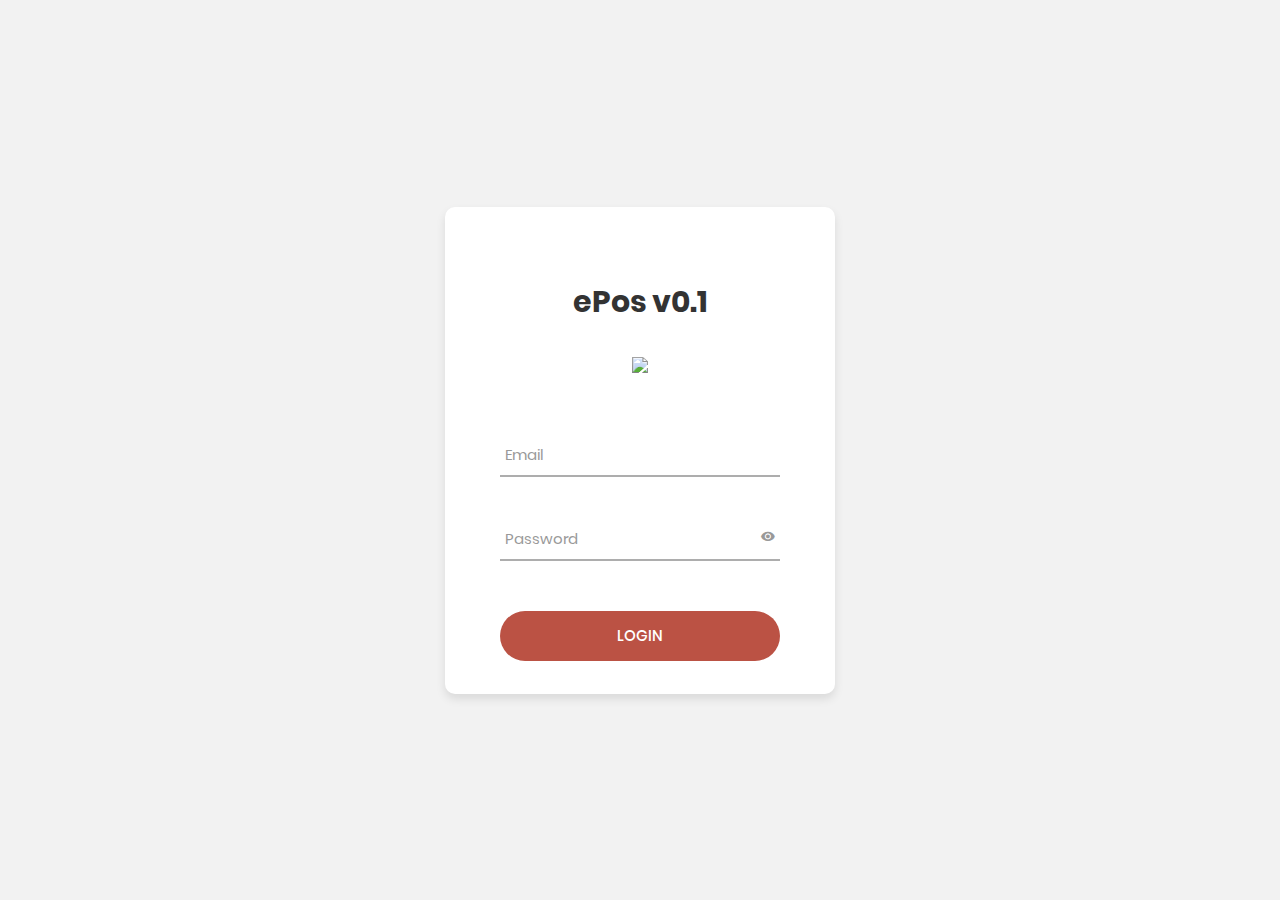
==== commit 0f7c00b2: "logo changed" ====
--- a/ePOS/login/index.html
+++ b/ePOS/login/index.html
@@ -1,93 +1,94 @@
 <!DOCTYPE html>
 <html lang="en">
+
 <head>
-	<title>Login V2</title>
-	<meta charset="UTF-8">
-	<meta name="viewport" content="width=device-width, initial-scale=1">
-<!--===============================================================================================-->	
-	<link rel="icon" type="image/png" href="images/icons/favicon.ico"/>
-<!--===============================================================================================-->
-	<link rel="stylesheet" type="text/css" href="vendor/bootstrap/css/bootstrap.min.css">
-<!--===============================================================================================-->
-	<link rel="stylesheet" type="text/css" href="fonts/font-awesome-4.7.0/css/font-awesome.min.css">
-<!--===============================================================================================-->
-	<link rel="stylesheet" type="text/css" href="fonts/iconic/css/material-design-iconic-font.min.css">
-<!--===============================================================================================-->
-	<link rel="stylesheet" type="text/css" href="vendor/animate/animate.css">
-<!--===============================================================================================-->	
-	<link rel="stylesheet" type="text/css" href="vendor/css-hamburgers/hamburgers.min.css">
-<!--===============================================================================================-->
-	<link rel="stylesheet" type="text/css" href="vendor/animsition/css/animsition.min.css">
-<!--===============================================================================================-->
-	<link rel="stylesheet" type="text/css" href="vendor/select2/select2.min.css">
-<!--===============================================================================================-->	
-	<link rel="stylesheet" type="text/css" href="vendor/daterangepicker/daterangepicker.css">
-<!--===============================================================================================-->
-	<link rel="stylesheet" type="text/css" href="css/util.css">
-	<link rel="stylesheet" type="text/css" href="css/main.css">
-<!--===============================================================================================-->
+    <title>Login V2</title>
+    <meta charset="UTF-8">
+    <meta name="viewport" content="width=device-width, initial-scale=1">
+    <!--===============================================================================================-->
+    <link rel="icon" type="image/png" href="images/icons/favicon.ico" />
+    <!--===============================================================================================-->
+    <link rel="stylesheet" type="text/css" href="vendor/bootstrap/css/bootstrap.min.css">
+    <!--===============================================================================================-->
+    <link rel="stylesheet" type="text/css" href="fonts/font-awesome-4.7.0/css/font-awesome.min.css">
+    <!--===============================================================================================-->
+    <link rel="stylesheet" type="text/css" href="fonts/iconic/css/material-design-iconic-font.min.css">
+    <!--===============================================================================================-->
+    <link rel="stylesheet" type="text/css" href="vendor/animate/animate.css">
+    <!--===============================================================================================-->
+    <link rel="stylesheet" type="text/css" href="vendor/css-hamburgers/hamburgers.min.css">
+    <!--===============================================================================================-->
+    <link rel="stylesheet" type="text/css" href="vendor/animsition/css/animsition.min.css">
+    <!--===============================================================================================-->
+    <link rel="stylesheet" type="text/css" href="vendor/select2/select2.min.css">
+    <!--===============================================================================================-->
+    <link rel="stylesheet" type="text/css" href="vendor/daterangepicker/daterangepicker.css">
+    <!--===============================================================================================-->
+    <link rel="stylesheet" type="text/css" href="css/util.css">
+    <link rel="stylesheet" type="text/css" href="css/main.css">
+    <!--===============================================================================================-->
 </head>
+
 <body>
-	
-	<div class="limiter">
-		<div class="container-login100">
-			<div class="wrap-login100">
-				<form class="login100-form validate-form">
-					<span class="login100-form-title p-b-26">
+
+    <div class="limiter">
+        <div class="container-login100">
+            <div class="wrap-login100">
+                <form class="login100-form validate-form">
+                    <span class="login100-form-title p-b-26">
 						ePos v0.1
 					</span>
-					<span class="login100-form-title p-b-48">
-						
-							<img src="images/logo3web.png">
-						
+                    <span class="login100-form-title p-b-48">
+							<img src="images/logoweb.png">
 					</span>
 
-					<div class="wrap-input100 validate-input" data-validate = "Valid email is: a@b.c">
-						<input class="input100" type="text" name="email">
-						<span class="focus-input100" data-placeholder="Email"></span>
-					</div>
+                    <div class="wrap-input100 validate-input" data-validate="Valid email is: a@b.c">
+                        <input class="input100" type="text" name="email">
+                        <span class="focus-input100" data-placeholder="Email"></span>
+                    </div>
 
-					<div class="wrap-input100 validate-input" data-validate="Enter password">
-						<span class="btn-show-pass">
+                    <div class="wrap-input100 validate-input" data-validate="Enter password">
+                        <span class="btn-show-pass">
 							<i class="zmdi zmdi-eye"></i>
 						</span>
-						<input class="input100" type="password" name="pass">
-						<span class="focus-input100" data-placeholder="Password"></span>
-					</div>
+                        <input class="input100" type="password" name="pass">
+                        <span class="focus-input100" data-placeholder="Password"></span>
+                    </div>
 
-					<div class="container-login100-form-btn">
-						<div class="wrap-login100-form-btn">
-							<div class="login100-form-bgbtn"></div>
-							<button class="login100-form-btn">
+                    <div class="container-login100-form-btn">
+                        <div class="wrap-login100-form-btn">
+                            <div class="login100-form-bgbtn"></div>
+                            <button class="login100-form-btn">
 								Login
 							</button>
-						</div>
-					</div>
+                        </div>
+                    </div>
 
-				</form>
-			</div>
-		</div>
-	</div>
-	
+                </form>
+            </div>
+        </div>
+    </div>
 
-	<div id="dropDownSelect1"></div>
-	
-<!--===============================================================================================-->
-	<script src="vendor/jquery/jquery-3.2.1.min.js"></script>
-<!--===============================================================================================-->
-	<script src="vendor/animsition/js/animsition.min.js"></script>
-<!--===============================================================================================-->
-	<script src="vendor/bootstrap/js/popper.js"></script>
-	<script src="vendor/bootstrap/js/bootstrap.min.js"></script>
-<!--===============================================================================================-->
-	<script src="vendor/select2/select2.min.js"></script>
-<!--===============================================================================================-->
-	<script src="vendor/daterangepicker/moment.min.js"></script>
-	<script src="vendor/daterangepicker/daterangepicker.js"></script>
-<!--===============================================================================================-->
-	<script src="vendor/countdowntime/countdowntime.js"></script>
-<!--===============================================================================================-->
-	<script src="js/main.js"></script>
+
+    <div id="dropDownSelect1"></div>
+
+    <!--===============================================================================================-->
+    <script src="vendor/jquery/jquery-3.2.1.min.js"></script>
+    <!--===============================================================================================-->
+    <script src="vendor/animsition/js/animsition.min.js"></script>
+    <!--===============================================================================================-->
+    <script src="vendor/bootstrap/js/popper.js"></script>
+    <script src="vendor/bootstrap/js/bootstrap.min.js"></script>
+    <!--===============================================================================================-->
+    <script src="vendor/select2/select2.min.js"></script>
+    <!--===============================================================================================-->
+    <script src="vendor/daterangepicker/moment.min.js"></script>
+    <script src="vendor/daterangepicker/daterangepicker.js"></script>
+    <!--===============================================================================================-->
+    <script src="vendor/countdowntime/countdowntime.js"></script>
+    <!--===============================================================================================-->
+    <script src="js/main.js"></script>
 
 </body>
+
 </html>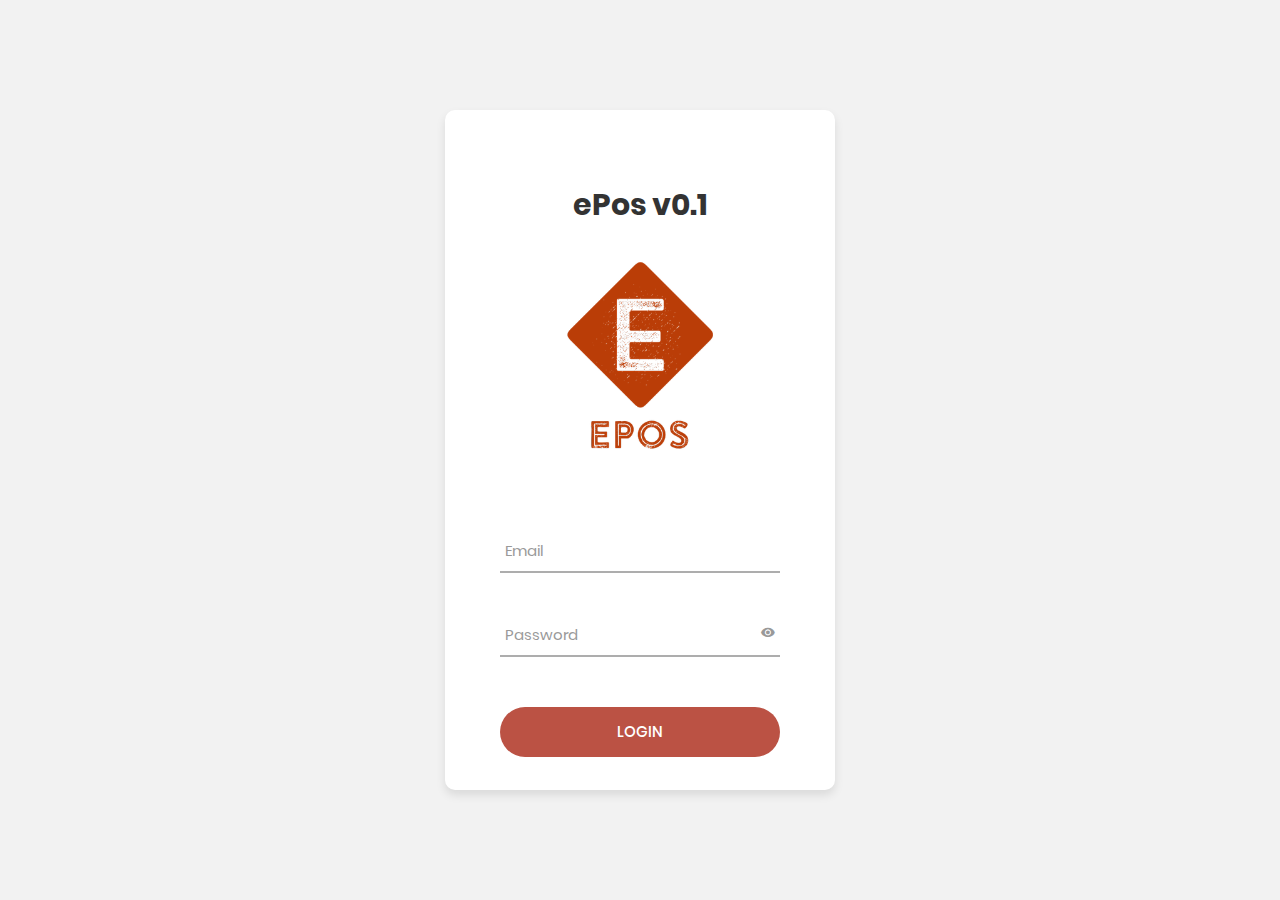
==== commit 51c20292: "title amended" ====
--- a/ePOS/login/index.html
+++ b/ePOS/login/index.html
@@ -2,7 +2,7 @@
 <html lang="en">
 
 <head>
-    <title>Login V2</title>
+    <title>Login - ePOS</title>
     <meta charset="UTF-8">
     <meta name="viewport" content="width=device-width, initial-scale=1">
     <!--===============================================================================================-->
